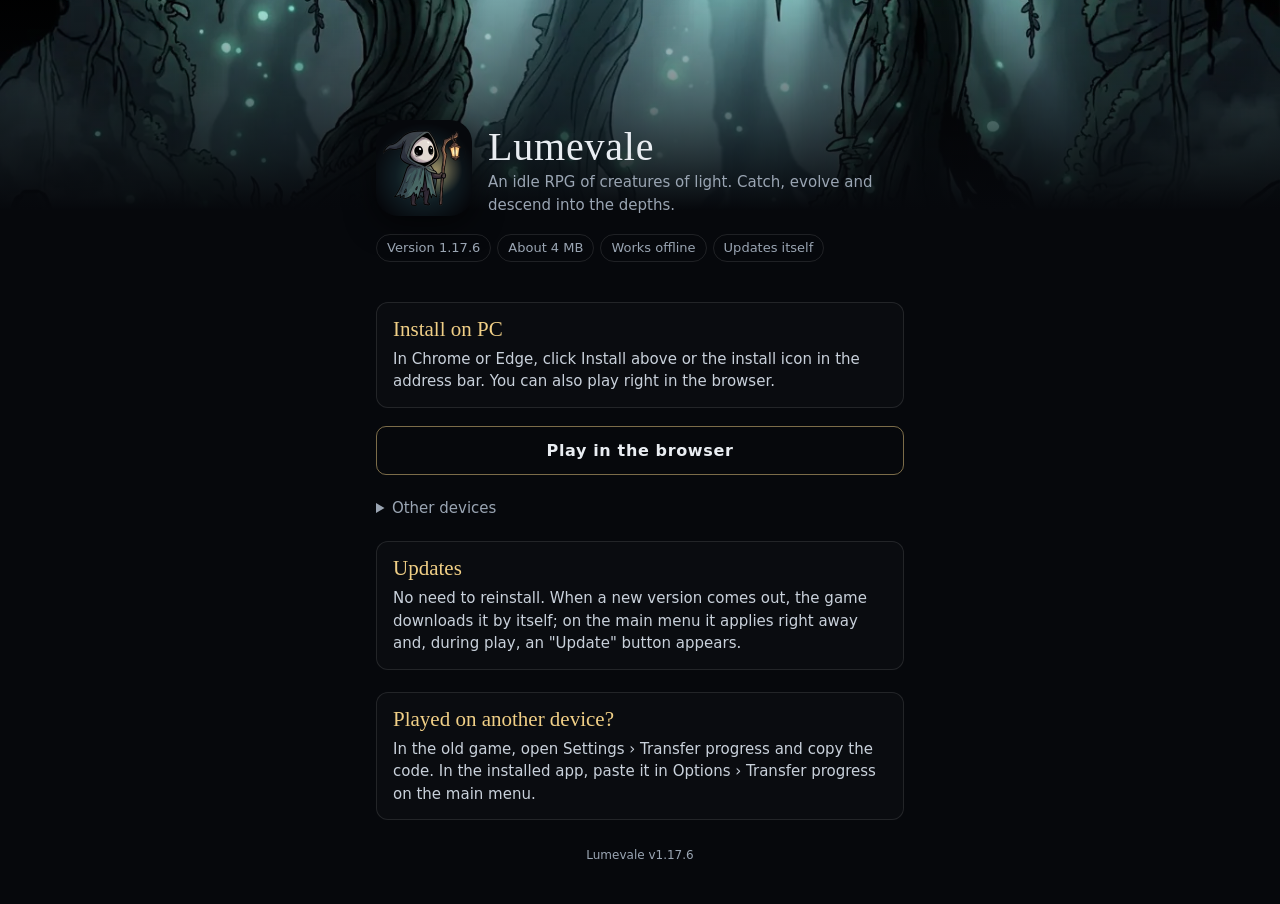
==== index.html @ 2d719983 "Lumevale 1.17.6-5a15ebc730 Co-Authored-By: Claude Opus 5.5 <noreply@anthropic.com>" ====
<!doctype html>
<html lang="pt-BR">
<head>
<meta charset="utf-8">
<meta name="viewport" content="width=device-width,initial-scale=1,viewport-fit=cover">
<meta name="theme-color" content="#06080c">
<title>Lumevale</title>
<meta name="description" content="RPG idle de criaturas de luz: capture, evolua e desça pelas profundezas.">
<link rel="manifest" href="manifest.webmanifest">
<link rel="icon" href="icones/icone-192.png">
<link rel="apple-touch-icon" href="icones/apple-180.png">
<meta name="apple-mobile-web-app-title" content="Lumevale">
<meta name="apple-mobile-web-app-capable" content="yes">
<meta name="mobile-web-app-capable" content="yes">
<link rel="stylesheet" href="jogo/fontes/fontes.css">
<style>
  :root { color-scheme: dark; --ouro: #f0cf86; --texto: #e9edf2; --apagado: #9aa5b3; --linha: rgba(255, 255, 255, 0.1);
    --disp: "IM Fell English SC", Georgia, serif; --corpo: "Alegreya Sans", "Segoe UI", system-ui, sans-serif; }
  * { box-sizing: border-box; }
  html, body { margin: 0; background: #06080c; color: var(--texto); font: 16px/1.5 var(--corpo); }
  [hidden] { display: none !important; }
  .capa { position: relative; height: 210px; background: url("jogo/img/fundos/raizes.webp") center 40% / cover; }
  .capa::after { content: ""; position: absolute; inset: 0; background: linear-gradient(rgba(6, 8, 12, 0.1), #06080c); }
  main { position: relative; max-width: 560px; margin: -90px auto 0; padding: 0 16px calc(40px + env(safe-area-inset-bottom, 0px)); }
  .topo { display: flex; gap: 16px; align-items: flex-end; }
  .topo img { width: 96px; height: 96px; border-radius: 22px; box-shadow: 0 8px 30px rgba(0, 0, 0, 0.6); flex: none; }
  h1 { margin: 0; font: 40px/1 var(--disp); letter-spacing: 0.02em; }
  .sub { margin: 4px 0 0; color: var(--apagado); font-size: 15px; }
  .fatos { display: flex; flex-wrap: wrap; gap: 6px; margin: 18px 0; padding: 0; list-style: none; font-size: 13px; color: var(--apagado); }
  .fatos li { border: 1px solid var(--linha); border-radius: 999px; padding: 3px 10px; }
  .acoes { display: grid; gap: 10px; }
  .btn { display: block; width: 100%; padding: 14px 18px; border-radius: 10px; border: 1px solid rgba(240, 207, 134, 0.5); background: transparent;
    color: var(--texto); font: 700 16px var(--corpo); letter-spacing: 0.04em; text-align: center; text-decoration: none; cursor: pointer; }
  .btn.pri { background: linear-gradient(#f5d995, #d7ad5c); color: #1a1206; border-color: transparent; }
  .caixa { margin-top: 22px; padding: 14px 16px; border: 1px solid var(--linha); border-radius: 12px; background: rgba(255, 255, 255, 0.02); }
  .caixa.destaque { border-color: rgba(240, 207, 134, 0.55); background: rgba(240, 207, 134, 0.05); }
  .caixa h2 { margin: 0 0 6px; font: 21px var(--disp); color: var(--ouro); }
  .caixa p { margin: 6px 0 0; color: #c9d1db; font-size: 15px; }
  .passos { list-style: none; margin: 10px 0 0; padding: 0; display: grid; gap: 14px; }
  .passos li { display: grid; grid-template-columns: 30px minmax(0, 1fr); gap: 12px; align-items: start; }
  .passos .n { width: 30px; height: 30px; border-radius: 50%; display: grid; place-items: center; background: var(--ouro); color: #1a1206; font: 800 15px var(--corpo); }
  .passos b { display: block; font-size: 17px; line-height: 1.3; }
  .passos small { display: block; margin-top: 3px; color: var(--apagado); font-size: 14px; line-height: 1.4; }
  .ic { width: 1.25em; height: 1.25em; vertical-align: -0.28em; margin: 0 1px; color: #6fb6ff; }
  .passos b .ic { color: #8cc6ff; }
  .copia { margin-top: 12px; }
  .ok { color: #9be3a8; margin: 8px 0 0; }
  details { margin-top: 22px; color: #c9d1db; font-size: 15px; }
  summary { cursor: pointer; color: var(--apagado); }
  details p { margin: 6px 0 0; }
  footer { margin-top: 26px; color: var(--apagado); font-size: 12px; text-align: center; }
</style>
</head>
<body>
<div class="capa" role="img" aria-label="Raízes Murmurantes"></div>
<main>
  <div class="topo"><img src="icones/icone-192.png" alt=""><div><h1>Lumevale</h1><p class="sub" data-t="sub"></p></div></div>
  <ul class="fatos"><li data-t="versao"></li><li data-t="tamanho"></li><li data-t="offline"></li><li data-t="sozinho"></li></ul>
  <div class="acoes">
    <button class="btn pri" id="instalar" hidden data-t="instalar"></button>
    <p class="ok" id="instalado" hidden data-t="instalado"></p>
  </div>

  <section class="caixa destaque" data-so="ios" hidden>
    <h2 id="iosTitulo" data-t="iosT"></h2>
    <ol class="passos">
      <li><span class="n">1</span><div><b data-t="ios1"></b><small data-t="ios1s"></small></div></li>
      <li><span class="n">2</span><div><b id="ios2" data-t="ios2"></b><small id="ios2s" data-t="ios2s"></small></div></li>
      <li><span class="n">3</span><div><b data-t="ios3"></b><small data-t="ios3s"></small></div></li>
      <li><span class="n">4</span><div><b data-t="ios4"></b><small data-t="ios4s"></small></div></li>
      <li><span class="n">5</span><div><b data-t="ios5"></b><small data-t="ios5s"></small></div></li>
    </ol>
  </section>

  <section class="caixa destaque" data-so="ios-outro" hidden>
    <h2 data-t="outroT"></h2>
    <p data-t="outro"></p>
    <button class="btn pri copia" id="copiar" data-t="copiar"></button>
    <p class="ok" id="copiado" hidden data-t="copiado"></p>
  </section>

  <section class="caixa destaque" data-so="android" hidden>
    <h2 data-t="andT"></h2>
    <ol class="passos"><li><span class="n">1</span><div><b data-t="and1"></b><small data-t="and1s"></small></div></li><li><span class="n">2</span><div><b data-t="and2"></b><small data-t="and2s"></small></div></li><li><span class="n">3</span><div><b data-t="and3"></b><small data-t="and3s"></small></div></li></ol>
  </section>

  <section class="caixa" data-so="pc" hidden>
    <h2 data-t="pcT"></h2>
    <p data-t="pc"></p>
  </section>

  <div class="acoes" style="margin-top:18px"><a class="btn" id="jogar" href="jogo/" data-t="jogar"></a></div>

  <details>
    <summary data-t="outrosT"></summary>
    <p data-t="outroAnd"></p><p data-t="outroIos"></p><p data-t="outroPc"></p>
  </details>
  <section class="caixa">
    <h2 data-t="atuT"></h2>
    <p data-t="atu"></p>
  </section>
  <section class="caixa">
    <h2 data-t="saveT"></h2>
    <p data-t="save"></p>
  </section>
  <footer>Lumevale v1.17.6</footer>
</main>
<script>
  var T = {"pt":{"sub":"Um RPG idle de criaturas de luz. Capture, evolua e desça pelas profundezas.","versao":"Versão 1.17.6","tamanho":"Cerca de 4 MB","offline":"Funciona sem internet","sozinho":"Atualiza sozinho","instalar":"Instalar","instalado":"Instalado! Abra o Lumevale pela tela inicial do aparelho.","jogar":"Jogar no navegador","iosT":"Instalar no iPhone","iosTpad":"Instalar no iPad","ios1":"Abra este link no Safari","ios1s":"Se ele abriu dentro do WhatsApp, Instagram ou outro app, toque em \"Abrir no Safari\" ou no ícone da bússola {bussola}.","ios2":"Toque em Compartilhar {share}","ios2s":"Fica na barra de baixo do Safari. Se você não vê o ícone, toque antes em {mais} no canto de baixo, à direita.","ios2pad":"Toque em Compartilhar {share}","ios2spad":"Fica no alto da tela, à direita da barra de endereço.","ios3":"Toque em \"Adicionar à Tela de Início\" {add}","ios3s":"Role a lista para baixo se ela não aparecer logo.","ios4":"Toque em Adicionar","ios4s":"Se aparecer a opção \"Abrir como App Web\", deixe ligada.","ios5":"Abra o Lumevale pelo ícone novo {casa}","ios5s":"Pela Tela de Início ele abre em tela cheia, funciona sem internet e guarda o progresso. Jogando pelo Safari, o progresso fica separado e pode ser apagado se você passar semanas sem jogar.","outroT":"Abra no Safari para instalar","outro":"No iPhone, o Lumevale se instala pelo Safari. Copie o link e cole na barra de endereço do Safari.","copiar":"Copiar link","copiado":"Link copiado! Agora abra o Safari e cole.","andT":"Instalar no Android","and1":"Toque em Instalar, acima","and1s":"O botão aparece no Chrome depois de alguns segundos.","and2":"Sem botão? Use o menu {pontos} do Chrome","and2s":"Toque em \"Instalar app\" ou \"Adicionar à tela inicial\". Se o link abriu dentro do WhatsApp ou de outro app, toque antes em {pontos} › \"Abrir no Chrome\".","and3":"Abra o Lumevale pelo ícone novo {casa}","and3s":"Ele abre em tela cheia, funciona sem internet e gira junto com o celular.","pcT":"Instalar no PC","pc":"No Chrome ou no Edge, clique em Instalar acima ou no ícone de instalar na barra de endereço. Também dá para jogar direto no navegador.","outrosT":"Outros aparelhos","outroAnd":"Android (Chrome): botão Instalar ou menu ⋮ › Instalar app.","outroIos":"iPhone ou iPad (Safari): Compartilhar › Adicionar à Tela de Início › Adicionar.","outroPc":"PC (Chrome ou Edge): ícone de instalar na barra de endereço.","atuT":"Atualizações","atu":"Não precisa reinstalar. Quando sair uma versão nova, o jogo baixa sozinho; no menu ela entra na hora e, durante o jogo, aparece o botão \"Atualizar\".","saveT":"Já jogava em outro aparelho?","save":"No jogo antigo, abra Configurações › Levar o progresso e copie o código. No app instalado, cole em Opções › Levar o progresso, no menu inicial."},"en":{"sub":"An idle RPG of creatures of light. Catch, evolve and descend into the depths.","versao":"Version 1.17.6","tamanho":"About 4 MB","offline":"Works offline","sozinho":"Updates itself","instalar":"Install","instalado":"Installed! Open Lumevale from your home screen.","jogar":"Play in the browser","iosT":"Install on iPhone","iosTpad":"Install on iPad","ios1":"Open this link in Safari","ios1s":"If it opened inside WhatsApp, Instagram or another app, tap \"Open in Safari\" or the compass icon {bussola}.","ios2":"Tap Share {share}","ios2s":"It is on Safari’s bottom bar. If you don’t see it, first tap {mais} in the bottom-right corner.","ios2pad":"Tap Share {share}","ios2spad":"It is at the top of the screen, to the right of the address bar.","ios3":"Tap \"Add to Home Screen\" {add}","ios3s":"Scroll down the list if it doesn’t show up right away.","ios4":"Tap Add","ios4s":"If you see \"Open as Web App\", leave it on.","ios5":"Open Lumevale from the new icon {casa}","ios5s":"From the Home Screen it opens full screen, works offline and keeps your progress. Playing in Safari keeps a separate save that may be erased if you don’t play for weeks.","outroT":"Open in Safari to install","outro":"On iPhone, Lumevale installs through Safari. Copy the link and paste it into Safari’s address bar.","copiar":"Copy link","copiado":"Link copied! Now open Safari and paste it.","andT":"Install on Android","and1":"Tap Install, above","and1s":"The button shows up in Chrome after a few seconds.","and2":"No button? Use the Chrome menu {pontos}","and2s":"Tap \"Install app\" or \"Add to Home screen\". If the link opened inside WhatsApp or another app, first tap {pontos} › \"Open in Chrome\".","and3":"Open Lumevale from the new icon {casa}","and3s":"It opens full screen, works offline and turns with your phone.","pcT":"Install on PC","pc":"In Chrome or Edge, click Install above or the install icon in the address bar. You can also play right in the browser.","outrosT":"Other devices","outroAnd":"Android (Chrome): Install button or menu ⋮ › Install app.","outroIos":"iPhone or iPad (Safari): Share › Add to Home Screen › Add.","outroPc":"PC (Chrome or Edge): install icon in the address bar.","atuT":"Updates","atu":"No need to reinstall. When a new version comes out, the game downloads it by itself; on the main menu it applies right away and, during play, an \"Update\" button appears.","saveT":"Played on another device?","save":"In the old game, open Settings › Transfer progress and copy the code. In the installed app, paste it in Options › Transfer progress on the main menu."}};
  var IC = {"share":"<svg class=\"ic\" viewBox=\"0 0 24 24\" aria-hidden=\"true\"><path d=\"M12 3.5v11M8 7.2l4-3.7 4 3.7\" fill=\"none\" stroke=\"currentColor\" stroke-width=\"1.8\" stroke-linecap=\"round\" stroke-linejoin=\"round\"/><path d=\"M8.5 10.5H6.2v9.8h11.6v-9.8h-2.3\" fill=\"none\" stroke=\"currentColor\" stroke-width=\"1.8\" stroke-linejoin=\"round\"/></svg>","mais":"<svg class=\"ic\" viewBox=\"0 0 24 24\" aria-hidden=\"true\"><circle cx=\"12\" cy=\"12\" r=\"9.2\" fill=\"none\" stroke=\"currentColor\" stroke-width=\"1.6\"/><circle cx=\"7.8\" cy=\"12\" r=\"1.3\" fill=\"currentColor\"/><circle cx=\"12\" cy=\"12\" r=\"1.3\" fill=\"currentColor\"/><circle cx=\"16.2\" cy=\"12\" r=\"1.3\" fill=\"currentColor\"/></svg>","add":"<svg class=\"ic\" viewBox=\"0 0 24 24\" aria-hidden=\"true\"><rect x=\"4\" y=\"4\" width=\"16\" height=\"16\" rx=\"4\" fill=\"none\" stroke=\"currentColor\" stroke-width=\"1.7\"/><path d=\"M12 8.5v7M8.5 12h7\" stroke=\"currentColor\" stroke-width=\"1.7\" stroke-linecap=\"round\"/></svg>","bussola":"<svg class=\"ic\" viewBox=\"0 0 24 24\" aria-hidden=\"true\"><circle cx=\"12\" cy=\"12\" r=\"9.2\" fill=\"none\" stroke=\"currentColor\" stroke-width=\"1.6\"/><path d=\"m15.5 8.5-2.2 4.8-4.8 2.2 2.2-4.8Z\" fill=\"currentColor\"/></svg>","pontos":"<svg class=\"ic\" viewBox=\"0 0 24 24\" aria-hidden=\"true\"><circle cx=\"12\" cy=\"6\" r=\"1.7\" fill=\"currentColor\"/><circle cx=\"12\" cy=\"12\" r=\"1.7\" fill=\"currentColor\"/><circle cx=\"12\" cy=\"18\" r=\"1.7\" fill=\"currentColor\"/></svg>","casa":"<svg class=\"ic\" viewBox=\"0 0 24 24\" aria-hidden=\"true\"><path d=\"M4 11 12 4l8 7v9h-5v-6H9v6H4Z\" fill=\"none\" stroke=\"currentColor\" stroke-width=\"1.7\" stroke-linejoin=\"round\"/></svg>"};
  var cfg = {}; try { cfg = JSON.parse(localStorage.getItem('lumevale.config') || '{}') || {}; } catch (e) {}
  var idioma = cfg.idioma || ((navigator.language || 'pt').toLowerCase().indexOf('pt') === 0 ? 'pt' : 'en');
  var t = T[idioma] || T.pt;
  document.documentElement.lang = idioma === 'en' ? 'en' : 'pt-BR';

  // qual aparelho/navegador (dá para forçar com ?so=ios, ?so=ios-outro, ?so=android, ?so=pc)
  var ua = navigator.userAgent || '';
  var ipad = /iPad/.test(ua) || (/Macintosh/.test(ua) && navigator.maxTouchPoints > 1);
  var ios = ipad || /iPhone|iPod/.test(ua);
  var foraDoSafari = /CriOS|FxiOS|EdgiOS|OPiOS|GSA\/|FBAN|FBAV|FB_IAB|Instagram|Line\/|Twitter|Snapchat|TikTok|musical_ly|LinkedInApp|Pinterest/.test(ua);
  var forcado = (location.search.match(/[?&]so=([a-z-]+)/) || [])[1];
  var so = forcado || (ios ? (foraDoSafari ? 'ios-outro' : 'ios') : /Android/.test(ua) ? 'android' : 'pc');
  if (/ipad/.test(location.search)) ipad = true;
  if (ipad) { t.iosT = t.iosTpad; t.ios2 = t.ios2pad; t.ios2s = t.ios2spad; }

  var comIcones = function (s) { return String(s).replace(/[&<>]/g, function (c) { return { '&': '&amp;', '<': '&lt;', '>': '&gt;' }[c]; }).replace(/\{(\w+)\}/g, function (m, k) { return IC[k] || ''; }); };
  document.querySelectorAll('[data-t]').forEach(function (el) { el.innerHTML = comIcones(t[el.dataset.t]); });
  document.querySelectorAll('[data-so]').forEach(function (el) { el.hidden = el.dataset.so !== so; });

  var botao = document.getElementById('instalar'), pedido = null;
  var jaInstalado = window.matchMedia('(display-mode: standalone)').matches || window.matchMedia('(display-mode: fullscreen)').matches || navigator.standalone;
  if (jaInstalado) location.replace('jogo/');
  window.addEventListener('beforeinstallprompt', function (e) { e.preventDefault(); pedido = e; botao.hidden = false; });
  botao.addEventListener('click', function () {
    if (!pedido) return;
    pedido.prompt();
    pedido.userChoice.then(function () { pedido = null; botao.hidden = true; });
  });
  window.addEventListener('appinstalled', function () { botao.hidden = true; document.getElementById('instalado').hidden = false; });

  // iPhone fora do Safari: copiar o link para colar no Safari
  document.getElementById('copiar').addEventListener('click', function () {
    var link = location.href.split('?')[0], feito = function () { document.getElementById('copiado').hidden = false; };
    if (navigator.clipboard && window.isSecureContext) navigator.clipboard.writeText(link).then(feito, function () { prompt('', link); });
    else prompt('', link);
  });

  // guarda o jogo no aparelho já nesta visita (o app instalado abre sem internet)
  if ('serviceWorker' in navigator) navigator.serviceWorker.register('sw.js', { scope: './' }).catch(function () {});
</script>
</body>
</html>
---- jogo/fontes/fontes.css ----
/* latin-ext */
@font-face {
  font-family: 'Alegreya Sans';
  font-style: italic;
  font-weight: 400;
  font-display: swap;
  src: url(f1.woff2) format('woff2');
  unicode-range: U+0100-02BA, U+02BD-02C5, U+02C7-02CC, U+02CE-02D7, U+02DD-02FF, U+0304, U+0308, U+0329, U+1D00-1DBF, U+1E00-1E9F, U+1EF2-1EFF, U+2020, U+20A0-20AB, U+20AD-20C4, U+2113, U+2C60-2C7F, U+A720-A7FF;
}
/* latin */
@font-face {
  font-family: 'Alegreya Sans';
  font-style: italic;
  font-weight: 400;
  font-display: swap;
  src: url(f2.woff2) format('woff2');
  unicode-range: U+0000-00FF, U+0131, U+0152-0153, U+02BB-02BC, U+02C6, U+02DA, U+02DC, U+0304, U+0308, U+0329, U+2000-206F, U+20AC, U+2122, U+2191, U+2193, U+2212, U+2215, U+FEFF, U+FFFD;
}
/* latin-ext */
@font-face {
  font-family: 'Alegreya Sans';
  font-style: normal;
  font-weight: 400;
  font-display: swap;
  src: url(f3.woff2) format('woff2');
  unicode-range: U+0100-02BA, U+02BD-02C5, U+02C7-02CC, U+02CE-02D7, U+02DD-02FF, U+0304, U+0308, U+0329, U+1D00-1DBF, U+1E00-1E9F, U+1EF2-1EFF, U+2020, U+20A0-20AB, U+20AD-20C4, U+2113, U+2C60-2C7F, U+A720-A7FF;
}
/* latin */
@font-face {
  font-family: 'Alegreya Sans';
  font-style: normal;
  font-weight: 400;
  font-display: swap;
  src: url(f4.woff2) format('woff2');
  unicode-range: U+0000-00FF, U+0131, U+0152-0153, U+02BB-02BC, U+02C6, U+02DA, U+02DC, U+0304, U+0308, U+0329, U+2000-206F, U+20AC, U+2122, U+2191, U+2193, U+2212, U+2215, U+FEFF, U+FFFD;
}
/* latin-ext */
@font-face {
  font-family: 'Alegreya Sans';
  font-style: normal;
  font-weight: 500;
  font-display: swap;
  src: url(f5.woff2) format('woff2');
  unicode-range: U+0100-02BA, U+02BD-02C5, U+02C7-02CC, U+02CE-02D7, U+02DD-02FF, U+0304, U+0308, U+0329, U+1D00-1DBF, U+1E00-1E9F, U+1EF2-1EFF, U+2020, U+20A0-20AB, U+20AD-20C4, U+2113, U+2C60-2C7F, U+A720-A7FF;
}
/* latin */
@font-face {
  font-family: 'Alegreya Sans';
  font-style: normal;
  font-weight: 500;
  font-display: swap;
  src: url(f6.woff2) format('woff2');
  unicode-range: U+0000-00FF, U+0131, U+0152-0153, U+02BB-02BC, U+02C6, U+02DA, U+02DC, U+0304, U+0308, U+0329, U+2000-206F, U+20AC, U+2122, U+2191, U+2193, U+2212, U+2215, U+FEFF, U+FFFD;
}
/* latin-ext */
@font-face {
  font-family: 'Alegreya Sans';
  font-style: normal;
  font-weight: 700;
  font-display: swap;
  src: url(f7.woff2) format('woff2');
  unicode-range: U+0100-02BA, U+02BD-02C5, U+02C7-02CC, U+02CE-02D7, U+02DD-02FF, U+0304, U+0308, U+0329, U+1D00-1DBF, U+1E00-1E9F, U+1EF2-1EFF, U+2020, U+20A0-20AB, U+20AD-20C4, U+2113, U+2C60-2C7F, U+A720-A7FF;
}
/* latin */
@font-face {
  font-family: 'Alegreya Sans';
  font-style: normal;
  font-weight: 700;
  font-display: swap;
  src: url(f8.woff2) format('woff2');
  unicode-range: U+0000-00FF, U+0131, U+0152-0153, U+02BB-02BC, U+02C6, U+02DA, U+02DC, U+0304, U+0308, U+0329, U+2000-206F, U+20AC, U+2122, U+2191, U+2193, U+2212, U+2215, U+FEFF, U+FFFD;
}
/* latin-ext */
@font-face {
  font-family: 'Alegreya Sans';
  font-style: normal;
  font-weight: 800;
  font-display: swap;
  src: url(f9.woff2) format('woff2');
  unicode-range: U+0100-02BA, U+02BD-02C5, U+02C7-02CC, U+02CE-02D7, U+02DD-02FF, U+0304, U+0308, U+0329, U+1D00-1DBF, U+1E00-1E9F, U+1EF2-1EFF, U+2020, U+20A0-20AB, U+20AD-20C4, U+2113, U+2C60-2C7F, U+A720-A7FF;
}
/* latin */
@font-face {
  font-family: 'Alegreya Sans';
  font-style: normal;
  font-weight: 800;
  font-display: swap;
  src: url(f10.woff2) format('woff2');
  unicode-range: U+0000-00FF, U+0131, U+0152-0153, U+02BB-02BC, U+02C6, U+02DA, U+02DC, U+0304, U+0308, U+0329, U+2000-206F, U+20AC, U+2122, U+2191, U+2193, U+2212, U+2215, U+FEFF, U+FFFD;
}
/* latin */
@font-face {
  font-family: 'IM Fell English SC';
  font-style: normal;
  font-weight: 400;
  font-display: swap;
  src: url(f11.woff2) format('woff2');
  unicode-range: U+0000-00FF, U+0131, U+0152-0153, U+02BB-02BC, U+02C6, U+02DA, U+02DC, U+0304, U+0308, U+0329, U+2000-206F, U+20AC, U+2122, U+2191, U+2193, U+2212, U+2215, U+FEFF, U+FFFD;
}
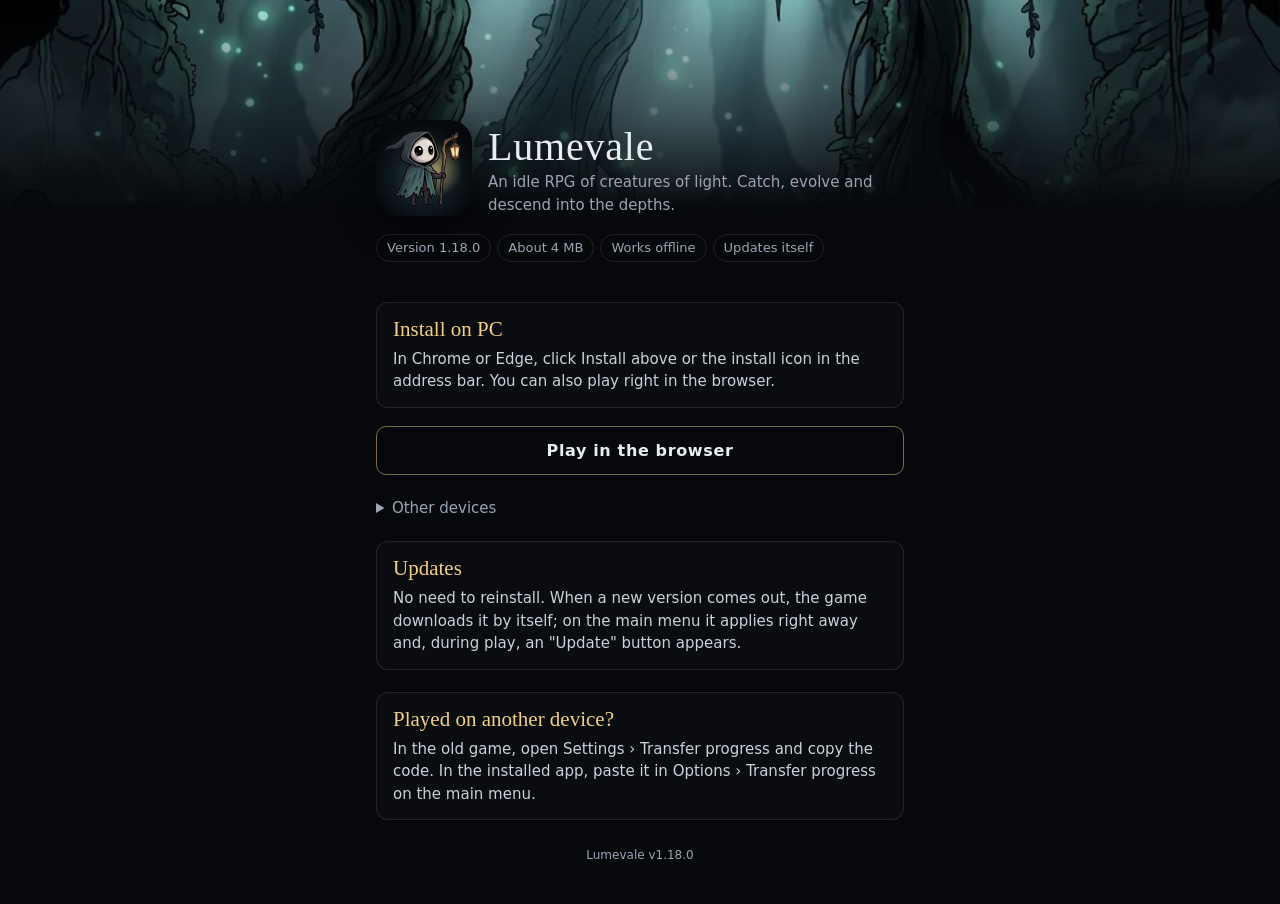
==== commit 9a3dcdfc: "Lumevale 1.18.0-99e7cf3012 Co-Authored-By: Claude Opus 5.5 <noreply@anthropic.com>" ====
--- a/index.html
+++ b/index.html
@@ -103,10 +103,10 @@
     <h2 data-t="saveT"></h2>
     <p data-t="save"></p>
   </section>
-  <footer>Lumevale v1.17.6</footer>
+  <footer>Lumevale v1.18.0</footer>
 </main>
 <script>
-  var T = {"pt":{"sub":"Um RPG idle de criaturas de luz. Capture, evolua e desça pelas profundezas.","versao":"Versão 1.17.6","tamanho":"Cerca de 4 MB","offline":"Funciona sem internet","sozinho":"Atualiza sozinho","instalar":"Instalar","instalado":"Instalado! Abra o Lumevale pela tela inicial do aparelho.","jogar":"Jogar no navegador","iosT":"Instalar no iPhone","iosTpad":"Instalar no iPad","ios1":"Abra este link no Safari","ios1s":"Se ele abriu dentro do WhatsApp, Instagram ou outro app, toque em \"Abrir no Safari\" ou no ícone da bússola {bussola}.","ios2":"Toque em Compartilhar {share}","ios2s":"Fica na barra de baixo do Safari. Se você não vê o ícone, toque antes em {mais} no canto de baixo, à direita.","ios2pad":"Toque em Compartilhar {share}","ios2spad":"Fica no alto da tela, à direita da barra de endereço.","ios3":"Toque em \"Adicionar à Tela de Início\" {add}","ios3s":"Role a lista para baixo se ela não aparecer logo.","ios4":"Toque em Adicionar","ios4s":"Se aparecer a opção \"Abrir como App Web\", deixe ligada.","ios5":"Abra o Lumevale pelo ícone novo {casa}","ios5s":"Pela Tela de Início ele abre em tela cheia, funciona sem internet e guarda o progresso. Jogando pelo Safari, o progresso fica separado e pode ser apagado se você passar semanas sem jogar.","outroT":"Abra no Safari para instalar","outro":"No iPhone, o Lumevale se instala pelo Safari. Copie o link e cole na barra de endereço do Safari.","copiar":"Copiar link","copiado":"Link copiado! Agora abra o Safari e cole.","andT":"Instalar no Android","and1":"Toque em Instalar, acima","and1s":"O botão aparece no Chrome depois de alguns segundos.","and2":"Sem botão? Use o menu {pontos} do Chrome","and2s":"Toque em \"Instalar app\" ou \"Adicionar à tela inicial\". Se o link abriu dentro do WhatsApp ou de outro app, toque antes em {pontos} › \"Abrir no Chrome\".","and3":"Abra o Lumevale pelo ícone novo {casa}","and3s":"Ele abre em tela cheia, funciona sem internet e gira junto com o celular.","pcT":"Instalar no PC","pc":"No Chrome ou no Edge, clique em Instalar acima ou no ícone de instalar na barra de endereço. Também dá para jogar direto no navegador.","outrosT":"Outros aparelhos","outroAnd":"Android (Chrome): botão Instalar ou menu ⋮ › Instalar app.","outroIos":"iPhone ou iPad (Safari): Compartilhar › Adicionar à Tela de Início › Adicionar.","outroPc":"PC (Chrome ou Edge): ícone de instalar na barra de endereço.","atuT":"Atualizações","atu":"Não precisa reinstalar. Quando sair uma versão nova, o jogo baixa sozinho; no menu ela entra na hora e, durante o jogo, aparece o botão \"Atualizar\".","saveT":"Já jogava em outro aparelho?","save":"No jogo antigo, abra Configurações › Levar o progresso e copie o código. No app instalado, cole em Opções › Levar o progresso, no menu inicial."},"en":{"sub":"An idle RPG of creatures of light. Catch, evolve and descend into the depths.","versao":"Version 1.17.6","tamanho":"About 4 MB","offline":"Works offline","sozinho":"Updates itself","instalar":"Install","instalado":"Installed! Open Lumevale from your home screen.","jogar":"Play in the browser","iosT":"Install on iPhone","iosTpad":"Install on iPad","ios1":"Open this link in Safari","ios1s":"If it opened inside WhatsApp, Instagram or another app, tap \"Open in Safari\" or the compass icon {bussola}.","ios2":"Tap Share {share}","ios2s":"It is on Safari’s bottom bar. If you don’t see it, first tap {mais} in the bottom-right corner.","ios2pad":"Tap Share {share}","ios2spad":"It is at the top of the screen, to the right of the address bar.","ios3":"Tap \"Add to Home Screen\" {add}","ios3s":"Scroll down the list if it doesn’t show up right away.","ios4":"Tap Add","ios4s":"If you see \"Open as Web App\", leave it on.","ios5":"Open Lumevale from the new icon {casa}","ios5s":"From the Home Screen it opens full screen, works offline and keeps your progress. Playing in Safari keeps a separate save that may be erased if you don’t play for weeks.","outroT":"Open in Safari to install","outro":"On iPhone, Lumevale installs through Safari. Copy the link and paste it into Safari’s address bar.","copiar":"Copy link","copiado":"Link copied! Now open Safari and paste it.","andT":"Install on Android","and1":"Tap Install, above","and1s":"The button shows up in Chrome after a few seconds.","and2":"No button? Use the Chrome menu {pontos}","and2s":"Tap \"Install app\" or \"Add to Home screen\". If the link opened inside WhatsApp or another app, first tap {pontos} › \"Open in Chrome\".","and3":"Open Lumevale from the new icon {casa}","and3s":"It opens full screen, works offline and turns with your phone.","pcT":"Install on PC","pc":"In Chrome or Edge, click Install above or the install icon in the address bar. You can also play right in the browser.","outrosT":"Other devices","outroAnd":"Android (Chrome): Install button or menu ⋮ › Install app.","outroIos":"iPhone or iPad (Safari): Share › Add to Home Screen › Add.","outroPc":"PC (Chrome or Edge): install icon in the address bar.","atuT":"Updates","atu":"No need to reinstall. When a new version comes out, the game downloads it by itself; on the main menu it applies right away and, during play, an \"Update\" button appears.","saveT":"Played on another device?","save":"In the old game, open Settings › Transfer progress and copy the code. In the installed app, paste it in Options › Transfer progress on the main menu."}};
+  var T = {"pt":{"sub":"Um RPG idle de criaturas de luz. Capture, evolua e desça pelas profundezas.","versao":"Versão 1.18.0","tamanho":"Cerca de 4 MB","offline":"Funciona sem internet","sozinho":"Atualiza sozinho","instalar":"Instalar","instalado":"Instalado! Abra o Lumevale pela tela inicial do aparelho.","jogar":"Jogar no navegador","iosT":"Instalar no iPhone","iosTpad":"Instalar no iPad","ios1":"Abra este link no Safari","ios1s":"Se ele abriu dentro do WhatsApp, Instagram ou outro app, toque em \"Abrir no Safari\" ou no ícone da bússola {bussola}.","ios2":"Toque em Compartilhar {share}","ios2s":"Fica na barra de baixo do Safari. Se você não vê o ícone, toque antes em {mais} no canto de baixo, à direita.","ios2pad":"Toque em Compartilhar {share}","ios2spad":"Fica no alto da tela, à direita da barra de endereço.","ios3":"Toque em \"Adicionar à Tela de Início\" {add}","ios3s":"Role a lista para baixo se ela não aparecer logo.","ios4":"Toque em Adicionar","ios4s":"Se aparecer a opção \"Abrir como App Web\", deixe ligada.","ios5":"Abra o Lumevale pelo ícone novo {casa}","ios5s":"Pela Tela de Início ele abre em tela cheia, funciona sem internet e guarda o progresso. Jogando pelo Safari, o progresso fica separado e pode ser apagado se você passar semanas sem jogar.","outroT":"Abra no Safari para instalar","outro":"No iPhone, o Lumevale se instala pelo Safari. Copie o link e cole na barra de endereço do Safari.","copiar":"Copiar link","copiado":"Link copiado! Agora abra o Safari e cole.","andT":"Instalar no Android","and1":"Toque em Instalar, acima","and1s":"O botão aparece no Chrome depois de alguns segundos.","and2":"Sem botão? Use o menu {pontos} do Chrome","and2s":"Toque em \"Instalar app\" ou \"Adicionar à tela inicial\". Se o link abriu dentro do WhatsApp ou de outro app, toque antes em {pontos} › \"Abrir no Chrome\".","and3":"Abra o Lumevale pelo ícone novo {casa}","and3s":"Ele abre em tela cheia, funciona sem internet e gira junto com o celular.","pcT":"Instalar no PC","pc":"No Chrome ou no Edge, clique em Instalar acima ou no ícone de instalar na barra de endereço. Também dá para jogar direto no navegador.","outrosT":"Outros aparelhos","outroAnd":"Android (Chrome): botão Instalar ou menu ⋮ › Instalar app.","outroIos":"iPhone ou iPad (Safari): Compartilhar › Adicionar à Tela de Início › Adicionar.","outroPc":"PC (Chrome ou Edge): ícone de instalar na barra de endereço.","atuT":"Atualizações","atu":"Não precisa reinstalar. Quando sair uma versão nova, o jogo baixa sozinho; no menu ela entra na hora e, durante o jogo, aparece o botão \"Atualizar\".","saveT":"Já jogava em outro aparelho?","save":"No jogo antigo, abra Configurações › Levar o progresso e copie o código. No app instalado, cole em Opções › Levar o progresso, no menu inicial."},"en":{"sub":"An idle RPG of creatures of light. Catch, evolve and descend into the depths.","versao":"Version 1.18.0","tamanho":"About 4 MB","offline":"Works offline","sozinho":"Updates itself","instalar":"Install","instalado":"Installed! Open Lumevale from your home screen.","jogar":"Play in the browser","iosT":"Install on iPhone","iosTpad":"Install on iPad","ios1":"Open this link in Safari","ios1s":"If it opened inside WhatsApp, Instagram or another app, tap \"Open in Safari\" or the compass icon {bussola}.","ios2":"Tap Share {share}","ios2s":"It is on Safari’s bottom bar. If you don’t see it, first tap {mais} in the bottom-right corner.","ios2pad":"Tap Share {share}","ios2spad":"It is at the top of the screen, to the right of the address bar.","ios3":"Tap \"Add to Home Screen\" {add}","ios3s":"Scroll down the list if it doesn’t show up right away.","ios4":"Tap Add","ios4s":"If you see \"Open as Web App\", leave it on.","ios5":"Open Lumevale from the new icon {casa}","ios5s":"From the Home Screen it opens full screen, works offline and keeps your progress. Playing in Safari keeps a separate save that may be erased if you don’t play for weeks.","outroT":"Open in Safari to install","outro":"On iPhone, Lumevale installs through Safari. Copy the link and paste it into Safari’s address bar.","copiar":"Copy link","copiado":"Link copied! Now open Safari and paste it.","andT":"Install on Android","and1":"Tap Install, above","and1s":"The button shows up in Chrome after a few seconds.","and2":"No button? Use the Chrome menu {pontos}","and2s":"Tap \"Install app\" or \"Add to Home screen\". If the link opened inside WhatsApp or another app, first tap {pontos} › \"Open in Chrome\".","and3":"Open Lumevale from the new icon {casa}","and3s":"It opens full screen, works offline and turns with your phone.","pcT":"Install on PC","pc":"In Chrome or Edge, click Install above or the install icon in the address bar. You can also play right in the browser.","outrosT":"Other devices","outroAnd":"Android (Chrome): Install button or menu ⋮ › Install app.","outroIos":"iPhone or iPad (Safari): Share › Add to Home Screen › Add.","outroPc":"PC (Chrome or Edge): install icon in the address bar.","atuT":"Updates","atu":"No need to reinstall. When a new version comes out, the game downloads it by itself; on the main menu it applies right away and, during play, an \"Update\" button appears.","saveT":"Played on another device?","save":"In the old game, open Settings › Transfer progress and copy the code. In the installed app, paste it in Options › Transfer progress on the main menu."}};
   var IC = {"share":"<svg class=\"ic\" viewBox=\"0 0 24 24\" aria-hidden=\"true\"><path d=\"M12 3.5v11M8 7.2l4-3.7 4 3.7\" fill=\"none\" stroke=\"currentColor\" stroke-width=\"1.8\" stroke-linecap=\"round\" stroke-linejoin=\"round\"/><path d=\"M8.5 10.5H6.2v9.8h11.6v-9.8h-2.3\" fill=\"none\" stroke=\"currentColor\" stroke-width=\"1.8\" stroke-linejoin=\"round\"/></svg>","mais":"<svg class=\"ic\" viewBox=\"0 0 24 24\" aria-hidden=\"true\"><circle cx=\"12\" cy=\"12\" r=\"9.2\" fill=\"none\" stroke=\"currentColor\" stroke-width=\"1.6\"/><circle cx=\"7.8\" cy=\"12\" r=\"1.3\" fill=\"currentColor\"/><circle cx=\"12\" cy=\"12\" r=\"1.3\" fill=\"currentColor\"/><circle cx=\"16.2\" cy=\"12\" r=\"1.3\" fill=\"currentColor\"/></svg>","add":"<svg class=\"ic\" viewBox=\"0 0 24 24\" aria-hidden=\"true\"><rect x=\"4\" y=\"4\" width=\"16\" height=\"16\" rx=\"4\" fill=\"none\" stroke=\"currentColor\" stroke-width=\"1.7\"/><path d=\"M12 8.5v7M8.5 12h7\" stroke=\"currentColor\" stroke-width=\"1.7\" stroke-linecap=\"round\"/></svg>","bussola":"<svg class=\"ic\" viewBox=\"0 0 24 24\" aria-hidden=\"true\"><circle cx=\"12\" cy=\"12\" r=\"9.2\" fill=\"none\" stroke=\"currentColor\" stroke-width=\"1.6\"/><path d=\"m15.5 8.5-2.2 4.8-4.8 2.2 2.2-4.8Z\" fill=\"currentColor\"/></svg>","pontos":"<svg class=\"ic\" viewBox=\"0 0 24 24\" aria-hidden=\"true\"><circle cx=\"12\" cy=\"6\" r=\"1.7\" fill=\"currentColor\"/><circle cx=\"12\" cy=\"12\" r=\"1.7\" fill=\"currentColor\"/><circle cx=\"12\" cy=\"18\" r=\"1.7\" fill=\"currentColor\"/></svg>","casa":"<svg class=\"ic\" viewBox=\"0 0 24 24\" aria-hidden=\"true\"><path d=\"M4 11 12 4l8 7v9h-5v-6H9v6H4Z\" fill=\"none\" stroke=\"currentColor\" stroke-width=\"1.7\" stroke-linejoin=\"round\"/></svg>"};
   var cfg = {}; try { cfg = JSON.parse(localStorage.getItem('lumevale.config') || '{}') || {}; } catch (e) {}
   var idioma = cfg.idioma || ((navigator.language || 'pt').toLowerCase().indexOf('pt') === 0 ? 'pt' : 'en');
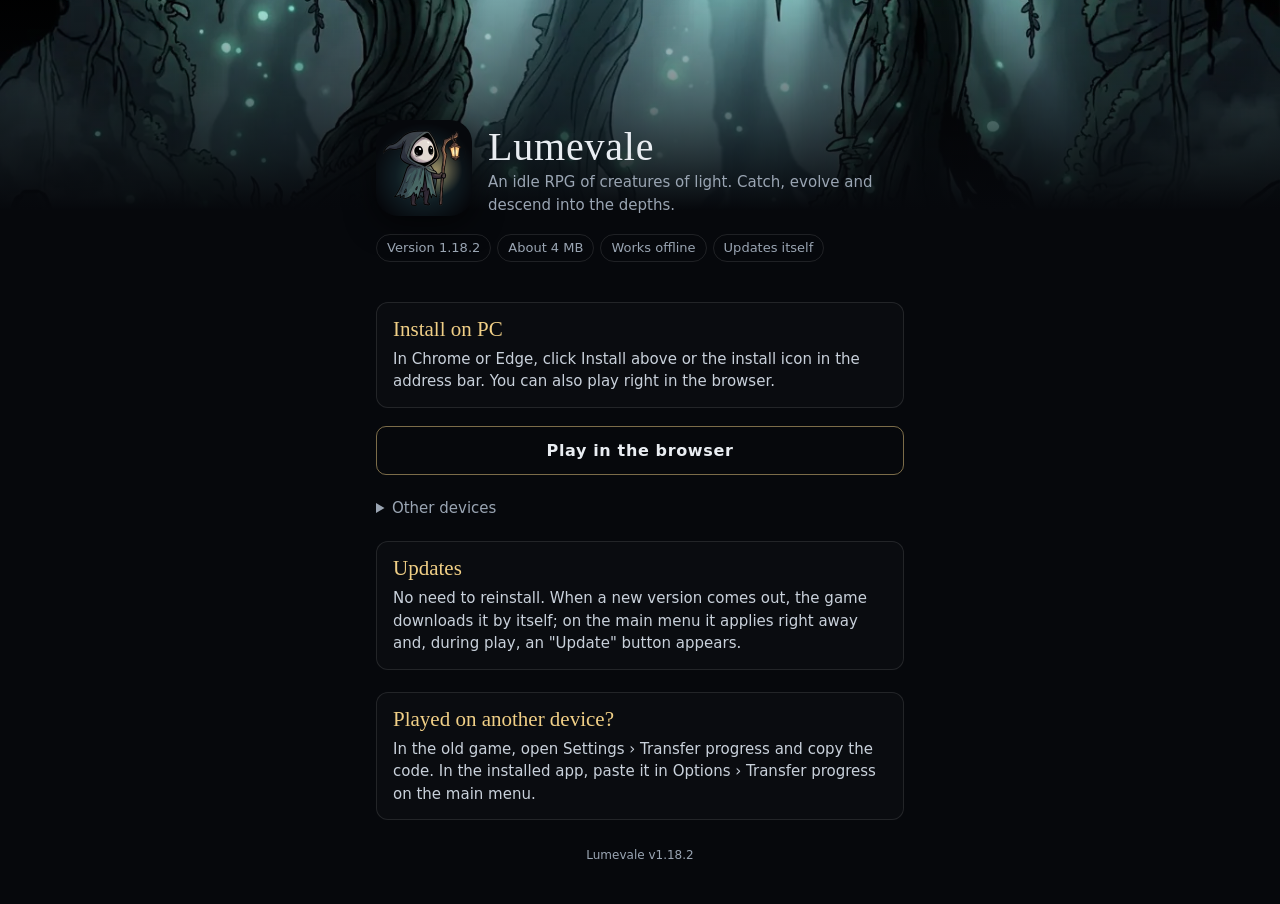
==== commit 004e64db: "Lumevale 1.18.2-c7e4544161 Co-Authored-By: Claude Opus 5.5 <noreply@anthropic.com>" ====
--- a/index.html
+++ b/index.html
@@ -103,10 +103,10 @@
     <h2 data-t="saveT"></h2>
     <p data-t="save"></p>
   </section>
-  <footer>Lumevale v1.18.0</footer>
+  <footer>Lumevale v1.18.2</footer>
 </main>
 <script>
-  var T = {"pt":{"sub":"Um RPG idle de criaturas de luz. Capture, evolua e desça pelas profundezas.","versao":"Versão 1.18.0","tamanho":"Cerca de 4 MB","offline":"Funciona sem internet","sozinho":"Atualiza sozinho","instalar":"Instalar","instalado":"Instalado! Abra o Lumevale pela tela inicial do aparelho.","jogar":"Jogar no navegador","iosT":"Instalar no iPhone","iosTpad":"Instalar no iPad","ios1":"Abra este link no Safari","ios1s":"Se ele abriu dentro do WhatsApp, Instagram ou outro app, toque em \"Abrir no Safari\" ou no ícone da bússola {bussola}.","ios2":"Toque em Compartilhar {share}","ios2s":"Fica na barra de baixo do Safari. Se você não vê o ícone, toque antes em {mais} no canto de baixo, à direita.","ios2pad":"Toque em Compartilhar {share}","ios2spad":"Fica no alto da tela, à direita da barra de endereço.","ios3":"Toque em \"Adicionar à Tela de Início\" {add}","ios3s":"Role a lista para baixo se ela não aparecer logo.","ios4":"Toque em Adicionar","ios4s":"Se aparecer a opção \"Abrir como App Web\", deixe ligada.","ios5":"Abra o Lumevale pelo ícone novo {casa}","ios5s":"Pela Tela de Início ele abre em tela cheia, funciona sem internet e guarda o progresso. Jogando pelo Safari, o progresso fica separado e pode ser apagado se você passar semanas sem jogar.","outroT":"Abra no Safari para instalar","outro":"No iPhone, o Lumevale se instala pelo Safari. Copie o link e cole na barra de endereço do Safari.","copiar":"Copiar link","copiado":"Link copiado! Agora abra o Safari e cole.","andT":"Instalar no Android","and1":"Toque em Instalar, acima","and1s":"O botão aparece no Chrome depois de alguns segundos.","and2":"Sem botão? Use o menu {pontos} do Chrome","and2s":"Toque em \"Instalar app\" ou \"Adicionar à tela inicial\". Se o link abriu dentro do WhatsApp ou de outro app, toque antes em {pontos} › \"Abrir no Chrome\".","and3":"Abra o Lumevale pelo ícone novo {casa}","and3s":"Ele abre em tela cheia, funciona sem internet e gira junto com o celular.","pcT":"Instalar no PC","pc":"No Chrome ou no Edge, clique em Instalar acima ou no ícone de instalar na barra de endereço. Também dá para jogar direto no navegador.","outrosT":"Outros aparelhos","outroAnd":"Android (Chrome): botão Instalar ou menu ⋮ › Instalar app.","outroIos":"iPhone ou iPad (Safari): Compartilhar › Adicionar à Tela de Início › Adicionar.","outroPc":"PC (Chrome ou Edge): ícone de instalar na barra de endereço.","atuT":"Atualizações","atu":"Não precisa reinstalar. Quando sair uma versão nova, o jogo baixa sozinho; no menu ela entra na hora e, durante o jogo, aparece o botão \"Atualizar\".","saveT":"Já jogava em outro aparelho?","save":"No jogo antigo, abra Configurações › Levar o progresso e copie o código. No app instalado, cole em Opções › Levar o progresso, no menu inicial."},"en":{"sub":"An idle RPG of creatures of light. Catch, evolve and descend into the depths.","versao":"Version 1.18.0","tamanho":"About 4 MB","offline":"Works offline","sozinho":"Updates itself","instalar":"Install","instalado":"Installed! Open Lumevale from your home screen.","jogar":"Play in the browser","iosT":"Install on iPhone","iosTpad":"Install on iPad","ios1":"Open this link in Safari","ios1s":"If it opened inside WhatsApp, Instagram or another app, tap \"Open in Safari\" or the compass icon {bussola}.","ios2":"Tap Share {share}","ios2s":"It is on Safari’s bottom bar. If you don’t see it, first tap {mais} in the bottom-right corner.","ios2pad":"Tap Share {share}","ios2spad":"It is at the top of the screen, to the right of the address bar.","ios3":"Tap \"Add to Home Screen\" {add}","ios3s":"Scroll down the list if it doesn’t show up right away.","ios4":"Tap Add","ios4s":"If you see \"Open as Web App\", leave it on.","ios5":"Open Lumevale from the new icon {casa}","ios5s":"From the Home Screen it opens full screen, works offline and keeps your progress. Playing in Safari keeps a separate save that may be erased if you don’t play for weeks.","outroT":"Open in Safari to install","outro":"On iPhone, Lumevale installs through Safari. Copy the link and paste it into Safari’s address bar.","copiar":"Copy link","copiado":"Link copied! Now open Safari and paste it.","andT":"Install on Android","and1":"Tap Install, above","and1s":"The button shows up in Chrome after a few seconds.","and2":"No button? Use the Chrome menu {pontos}","and2s":"Tap \"Install app\" or \"Add to Home screen\". If the link opened inside WhatsApp or another app, first tap {pontos} › \"Open in Chrome\".","and3":"Open Lumevale from the new icon {casa}","and3s":"It opens full screen, works offline and turns with your phone.","pcT":"Install on PC","pc":"In Chrome or Edge, click Install above or the install icon in the address bar. You can also play right in the browser.","outrosT":"Other devices","outroAnd":"Android (Chrome): Install button or menu ⋮ › Install app.","outroIos":"iPhone or iPad (Safari): Share › Add to Home Screen › Add.","outroPc":"PC (Chrome or Edge): install icon in the address bar.","atuT":"Updates","atu":"No need to reinstall. When a new version comes out, the game downloads it by itself; on the main menu it applies right away and, during play, an \"Update\" button appears.","saveT":"Played on another device?","save":"In the old game, open Settings › Transfer progress and copy the code. In the installed app, paste it in Options › Transfer progress on the main menu."}};
+  var T = {"pt":{"sub":"Um RPG idle de criaturas de luz. Capture, evolua e desça pelas profundezas.","versao":"Versão 1.18.2","tamanho":"Cerca de 4 MB","offline":"Funciona sem internet","sozinho":"Atualiza sozinho","instalar":"Instalar","instalado":"Instalado! Abra o Lumevale pela tela inicial do aparelho.","jogar":"Jogar no navegador","iosT":"Instalar no iPhone","iosTpad":"Instalar no iPad","ios1":"Abra este link no Safari","ios1s":"Se ele abriu dentro do WhatsApp, Instagram ou outro app, toque em \"Abrir no Safari\" ou no ícone da bússola {bussola}.","ios2":"Toque em Compartilhar {share}","ios2s":"Fica na barra de baixo do Safari. Se você não vê o ícone, toque antes em {mais} no canto de baixo, à direita.","ios2pad":"Toque em Compartilhar {share}","ios2spad":"Fica no alto da tela, à direita da barra de endereço.","ios3":"Toque em \"Adicionar à Tela de Início\" {add}","ios3s":"Role a lista para baixo se ela não aparecer logo.","ios4":"Toque em Adicionar","ios4s":"Se aparecer a opção \"Abrir como App Web\", deixe ligada.","ios5":"Abra o Lumevale pelo ícone novo {casa}","ios5s":"Pela Tela de Início ele abre em tela cheia, funciona sem internet e guarda o progresso. Jogando pelo Safari, o progresso fica separado e pode ser apagado se você passar semanas sem jogar.","outroT":"Abra no Safari para instalar","outro":"No iPhone, o Lumevale se instala pelo Safari. Copie o link e cole na barra de endereço do Safari.","copiar":"Copiar link","copiado":"Link copiado! Agora abra o Safari e cole.","andT":"Instalar no Android","and1":"Toque em Instalar, acima","and1s":"O botão aparece no Chrome depois de alguns segundos.","and2":"Sem botão? Use o menu {pontos} do Chrome","and2s":"Toque em \"Instalar app\" ou \"Adicionar à tela inicial\". Se o link abriu dentro do WhatsApp ou de outro app, toque antes em {pontos} › \"Abrir no Chrome\".","and3":"Abra o Lumevale pelo ícone novo {casa}","and3s":"Ele abre em tela cheia, funciona sem internet e gira junto com o celular.","pcT":"Instalar no PC","pc":"No Chrome ou no Edge, clique em Instalar acima ou no ícone de instalar na barra de endereço. Também dá para jogar direto no navegador.","outrosT":"Outros aparelhos","outroAnd":"Android (Chrome): botão Instalar ou menu ⋮ › Instalar app.","outroIos":"iPhone ou iPad (Safari): Compartilhar › Adicionar à Tela de Início › Adicionar.","outroPc":"PC (Chrome ou Edge): ícone de instalar na barra de endereço.","atuT":"Atualizações","atu":"Não precisa reinstalar. Quando sair uma versão nova, o jogo baixa sozinho; no menu ela entra na hora e, durante o jogo, aparece o botão \"Atualizar\".","saveT":"Já jogava em outro aparelho?","save":"No jogo antigo, abra Configurações › Levar o progresso e copie o código. No app instalado, cole em Opções › Levar o progresso, no menu inicial."},"en":{"sub":"An idle RPG of creatures of light. Catch, evolve and descend into the depths.","versao":"Version 1.18.2","tamanho":"About 4 MB","offline":"Works offline","sozinho":"Updates itself","instalar":"Install","instalado":"Installed! Open Lumevale from your home screen.","jogar":"Play in the browser","iosT":"Install on iPhone","iosTpad":"Install on iPad","ios1":"Open this link in Safari","ios1s":"If it opened inside WhatsApp, Instagram or another app, tap \"Open in Safari\" or the compass icon {bussola}.","ios2":"Tap Share {share}","ios2s":"It is on Safari’s bottom bar. If you don’t see it, first tap {mais} in the bottom-right corner.","ios2pad":"Tap Share {share}","ios2spad":"It is at the top of the screen, to the right of the address bar.","ios3":"Tap \"Add to Home Screen\" {add}","ios3s":"Scroll down the list if it doesn’t show up right away.","ios4":"Tap Add","ios4s":"If you see \"Open as Web App\", leave it on.","ios5":"Open Lumevale from the new icon {casa}","ios5s":"From the Home Screen it opens full screen, works offline and keeps your progress. Playing in Safari keeps a separate save that may be erased if you don’t play for weeks.","outroT":"Open in Safari to install","outro":"On iPhone, Lumevale installs through Safari. Copy the link and paste it into Safari’s address bar.","copiar":"Copy link","copiado":"Link copied! Now open Safari and paste it.","andT":"Install on Android","and1":"Tap Install, above","and1s":"The button shows up in Chrome after a few seconds.","and2":"No button? Use the Chrome menu {pontos}","and2s":"Tap \"Install app\" or \"Add to Home screen\". If the link opened inside WhatsApp or another app, first tap {pontos} › \"Open in Chrome\".","and3":"Open Lumevale from the new icon {casa}","and3s":"It opens full screen, works offline and turns with your phone.","pcT":"Install on PC","pc":"In Chrome or Edge, click Install above or the install icon in the address bar. You can also play right in the browser.","outrosT":"Other devices","outroAnd":"Android (Chrome): Install button or menu ⋮ › Install app.","outroIos":"iPhone or iPad (Safari): Share › Add to Home Screen › Add.","outroPc":"PC (Chrome or Edge): install icon in the address bar.","atuT":"Updates","atu":"No need to reinstall. When a new version comes out, the game downloads it by itself; on the main menu it applies right away and, during play, an \"Update\" button appears.","saveT":"Played on another device?","save":"In the old game, open Settings › Transfer progress and copy the code. In the installed app, paste it in Options › Transfer progress on the main menu."}};
   var IC = {"share":"<svg class=\"ic\" viewBox=\"0 0 24 24\" aria-hidden=\"true\"><path d=\"M12 3.5v11M8 7.2l4-3.7 4 3.7\" fill=\"none\" stroke=\"currentColor\" stroke-width=\"1.8\" stroke-linecap=\"round\" stroke-linejoin=\"round\"/><path d=\"M8.5 10.5H6.2v9.8h11.6v-9.8h-2.3\" fill=\"none\" stroke=\"currentColor\" stroke-width=\"1.8\" stroke-linejoin=\"round\"/></svg>","mais":"<svg class=\"ic\" viewBox=\"0 0 24 24\" aria-hidden=\"true\"><circle cx=\"12\" cy=\"12\" r=\"9.2\" fill=\"none\" stroke=\"currentColor\" stroke-width=\"1.6\"/><circle cx=\"7.8\" cy=\"12\" r=\"1.3\" fill=\"currentColor\"/><circle cx=\"12\" cy=\"12\" r=\"1.3\" fill=\"currentColor\"/><circle cx=\"16.2\" cy=\"12\" r=\"1.3\" fill=\"currentColor\"/></svg>","add":"<svg class=\"ic\" viewBox=\"0 0 24 24\" aria-hidden=\"true\"><rect x=\"4\" y=\"4\" width=\"16\" height=\"16\" rx=\"4\" fill=\"none\" stroke=\"currentColor\" stroke-width=\"1.7\"/><path d=\"M12 8.5v7M8.5 12h7\" stroke=\"currentColor\" stroke-width=\"1.7\" stroke-linecap=\"round\"/></svg>","bussola":"<svg class=\"ic\" viewBox=\"0 0 24 24\" aria-hidden=\"true\"><circle cx=\"12\" cy=\"12\" r=\"9.2\" fill=\"none\" stroke=\"currentColor\" stroke-width=\"1.6\"/><path d=\"m15.5 8.5-2.2 4.8-4.8 2.2 2.2-4.8Z\" fill=\"currentColor\"/></svg>","pontos":"<svg class=\"ic\" viewBox=\"0 0 24 24\" aria-hidden=\"true\"><circle cx=\"12\" cy=\"6\" r=\"1.7\" fill=\"currentColor\"/><circle cx=\"12\" cy=\"12\" r=\"1.7\" fill=\"currentColor\"/><circle cx=\"12\" cy=\"18\" r=\"1.7\" fill=\"currentColor\"/></svg>","casa":"<svg class=\"ic\" viewBox=\"0 0 24 24\" aria-hidden=\"true\"><path d=\"M4 11 12 4l8 7v9h-5v-6H9v6H4Z\" fill=\"none\" stroke=\"currentColor\" stroke-width=\"1.7\" stroke-linejoin=\"round\"/></svg>"};
   var cfg = {}; try { cfg = JSON.parse(localStorage.getItem('lumevale.config') || '{}') || {}; } catch (e) {}
   var idioma = cfg.idioma || ((navigator.language || 'pt').toLowerCase().indexOf('pt') === 0 ? 'pt' : 'en');
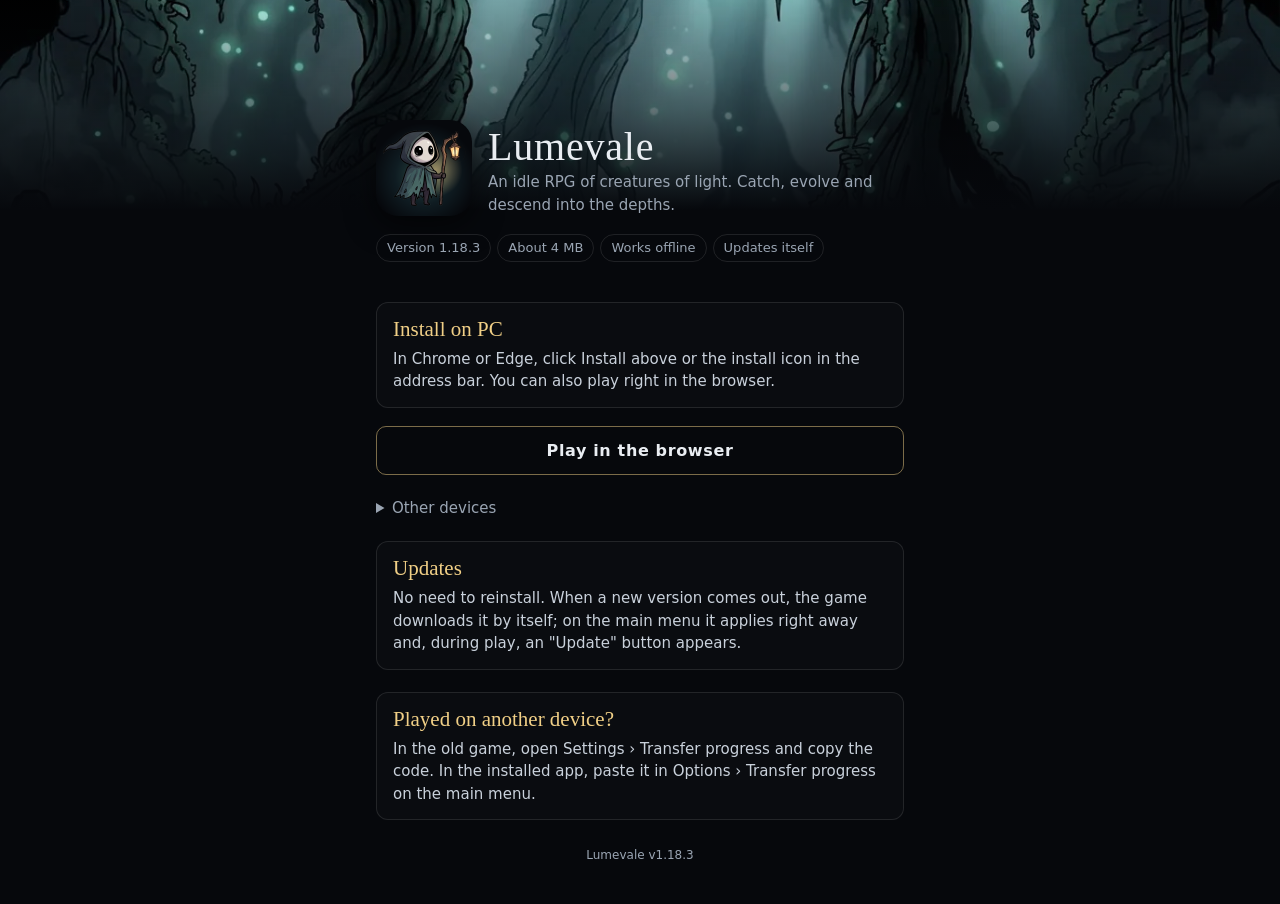
==== commit 04e75f82: "Lumevale 1.18.3-2a796c9865 Co-Authored-By: Claude Opus 5.5 <noreply@anthropic.com>" ====
--- a/index.html
+++ b/index.html
@@ -103,10 +103,10 @@
     <h2 data-t="saveT"></h2>
     <p data-t="save"></p>
   </section>
-  <footer>Lumevale v1.18.2</footer>
+  <footer>Lumevale v1.18.3</footer>
 </main>
 <script>
-  var T = {"pt":{"sub":"Um RPG idle de criaturas de luz. Capture, evolua e desça pelas profundezas.","versao":"Versão 1.18.2","tamanho":"Cerca de 4 MB","offline":"Funciona sem internet","sozinho":"Atualiza sozinho","instalar":"Instalar","instalado":"Instalado! Abra o Lumevale pela tela inicial do aparelho.","jogar":"Jogar no navegador","iosT":"Instalar no iPhone","iosTpad":"Instalar no iPad","ios1":"Abra este link no Safari","ios1s":"Se ele abriu dentro do WhatsApp, Instagram ou outro app, toque em \"Abrir no Safari\" ou no ícone da bússola {bussola}.","ios2":"Toque em Compartilhar {share}","ios2s":"Fica na barra de baixo do Safari. Se você não vê o ícone, toque antes em {mais} no canto de baixo, à direita.","ios2pad":"Toque em Compartilhar {share}","ios2spad":"Fica no alto da tela, à direita da barra de endereço.","ios3":"Toque em \"Adicionar à Tela de Início\" {add}","ios3s":"Role a lista para baixo se ela não aparecer logo.","ios4":"Toque em Adicionar","ios4s":"Se aparecer a opção \"Abrir como App Web\", deixe ligada.","ios5":"Abra o Lumevale pelo ícone novo {casa}","ios5s":"Pela Tela de Início ele abre em tela cheia, funciona sem internet e guarda o progresso. Jogando pelo Safari, o progresso fica separado e pode ser apagado se você passar semanas sem jogar.","outroT":"Abra no Safari para instalar","outro":"No iPhone, o Lumevale se instala pelo Safari. Copie o link e cole na barra de endereço do Safari.","copiar":"Copiar link","copiado":"Link copiado! Agora abra o Safari e cole.","andT":"Instalar no Android","and1":"Toque em Instalar, acima","and1s":"O botão aparece no Chrome depois de alguns segundos.","and2":"Sem botão? Use o menu {pontos} do Chrome","and2s":"Toque em \"Instalar app\" ou \"Adicionar à tela inicial\". Se o link abriu dentro do WhatsApp ou de outro app, toque antes em {pontos} › \"Abrir no Chrome\".","and3":"Abra o Lumevale pelo ícone novo {casa}","and3s":"Ele abre em tela cheia, funciona sem internet e gira junto com o celular.","pcT":"Instalar no PC","pc":"No Chrome ou no Edge, clique em Instalar acima ou no ícone de instalar na barra de endereço. Também dá para jogar direto no navegador.","outrosT":"Outros aparelhos","outroAnd":"Android (Chrome): botão Instalar ou menu ⋮ › Instalar app.","outroIos":"iPhone ou iPad (Safari): Compartilhar › Adicionar à Tela de Início › Adicionar.","outroPc":"PC (Chrome ou Edge): ícone de instalar na barra de endereço.","atuT":"Atualizações","atu":"Não precisa reinstalar. Quando sair uma versão nova, o jogo baixa sozinho; no menu ela entra na hora e, durante o jogo, aparece o botão \"Atualizar\".","saveT":"Já jogava em outro aparelho?","save":"No jogo antigo, abra Configurações › Levar o progresso e copie o código. No app instalado, cole em Opções › Levar o progresso, no menu inicial."},"en":{"sub":"An idle RPG of creatures of light. Catch, evolve and descend into the depths.","versao":"Version 1.18.2","tamanho":"About 4 MB","offline":"Works offline","sozinho":"Updates itself","instalar":"Install","instalado":"Installed! Open Lumevale from your home screen.","jogar":"Play in the browser","iosT":"Install on iPhone","iosTpad":"Install on iPad","ios1":"Open this link in Safari","ios1s":"If it opened inside WhatsApp, Instagram or another app, tap \"Open in Safari\" or the compass icon {bussola}.","ios2":"Tap Share {share}","ios2s":"It is on Safari’s bottom bar. If you don’t see it, first tap {mais} in the bottom-right corner.","ios2pad":"Tap Share {share}","ios2spad":"It is at the top of the screen, to the right of the address bar.","ios3":"Tap \"Add to Home Screen\" {add}","ios3s":"Scroll down the list if it doesn’t show up right away.","ios4":"Tap Add","ios4s":"If you see \"Open as Web App\", leave it on.","ios5":"Open Lumevale from the new icon {casa}","ios5s":"From the Home Screen it opens full screen, works offline and keeps your progress. Playing in Safari keeps a separate save that may be erased if you don’t play for weeks.","outroT":"Open in Safari to install","outro":"On iPhone, Lumevale installs through Safari. Copy the link and paste it into Safari’s address bar.","copiar":"Copy link","copiado":"Link copied! Now open Safari and paste it.","andT":"Install on Android","and1":"Tap Install, above","and1s":"The button shows up in Chrome after a few seconds.","and2":"No button? Use the Chrome menu {pontos}","and2s":"Tap \"Install app\" or \"Add to Home screen\". If the link opened inside WhatsApp or another app, first tap {pontos} › \"Open in Chrome\".","and3":"Open Lumevale from the new icon {casa}","and3s":"It opens full screen, works offline and turns with your phone.","pcT":"Install on PC","pc":"In Chrome or Edge, click Install above or the install icon in the address bar. You can also play right in the browser.","outrosT":"Other devices","outroAnd":"Android (Chrome): Install button or menu ⋮ › Install app.","outroIos":"iPhone or iPad (Safari): Share › Add to Home Screen › Add.","outroPc":"PC (Chrome or Edge): install icon in the address bar.","atuT":"Updates","atu":"No need to reinstall. When a new version comes out, the game downloads it by itself; on the main menu it applies right away and, during play, an \"Update\" button appears.","saveT":"Played on another device?","save":"In the old game, open Settings › Transfer progress and copy the code. In the installed app, paste it in Options › Transfer progress on the main menu."}};
+  var T = {"pt":{"sub":"Um RPG idle de criaturas de luz. Capture, evolua e desça pelas profundezas.","versao":"Versão 1.18.3","tamanho":"Cerca de 4 MB","offline":"Funciona sem internet","sozinho":"Atualiza sozinho","instalar":"Instalar","instalado":"Instalado! Abra o Lumevale pela tela inicial do aparelho.","jogar":"Jogar no navegador","iosT":"Instalar no iPhone","iosTpad":"Instalar no iPad","ios1":"Abra este link no Safari","ios1s":"Se ele abriu dentro do WhatsApp, Instagram ou outro app, toque em \"Abrir no Safari\" ou no ícone da bússola {bussola}.","ios2":"Toque em Compartilhar {share}","ios2s":"Fica na barra de baixo do Safari. Se você não vê o ícone, toque antes em {mais} no canto de baixo, à direita.","ios2pad":"Toque em Compartilhar {share}","ios2spad":"Fica no alto da tela, à direita da barra de endereço.","ios3":"Toque em \"Adicionar à Tela de Início\" {add}","ios3s":"Role a lista para baixo se ela não aparecer logo.","ios4":"Toque em Adicionar","ios4s":"Se aparecer a opção \"Abrir como App Web\", deixe ligada.","ios5":"Abra o Lumevale pelo ícone novo {casa}","ios5s":"Pela Tela de Início ele abre em tela cheia, funciona sem internet e guarda o progresso. Jogando pelo Safari, o progresso fica separado e pode ser apagado se você passar semanas sem jogar.","outroT":"Abra no Safari para instalar","outro":"No iPhone, o Lumevale se instala pelo Safari. Copie o link e cole na barra de endereço do Safari.","copiar":"Copiar link","copiado":"Link copiado! Agora abra o Safari e cole.","andT":"Instalar no Android","and1":"Toque em Instalar, acima","and1s":"O botão aparece no Chrome depois de alguns segundos.","and2":"Sem botão? Use o menu {pontos} do Chrome","and2s":"Toque em \"Instalar app\" ou \"Adicionar à tela inicial\". Se o link abriu dentro do WhatsApp ou de outro app, toque antes em {pontos} › \"Abrir no Chrome\".","and3":"Abra o Lumevale pelo ícone novo {casa}","and3s":"Ele abre em tela cheia, funciona sem internet e gira junto com o celular.","pcT":"Instalar no PC","pc":"No Chrome ou no Edge, clique em Instalar acima ou no ícone de instalar na barra de endereço. Também dá para jogar direto no navegador.","outrosT":"Outros aparelhos","outroAnd":"Android (Chrome): botão Instalar ou menu ⋮ › Instalar app.","outroIos":"iPhone ou iPad (Safari): Compartilhar › Adicionar à Tela de Início › Adicionar.","outroPc":"PC (Chrome ou Edge): ícone de instalar na barra de endereço.","atuT":"Atualizações","atu":"Não precisa reinstalar. Quando sair uma versão nova, o jogo baixa sozinho; no menu ela entra na hora e, durante o jogo, aparece o botão \"Atualizar\".","saveT":"Já jogava em outro aparelho?","save":"No jogo antigo, abra Configurações › Levar o progresso e copie o código. No app instalado, cole em Opções › Levar o progresso, no menu inicial."},"en":{"sub":"An idle RPG of creatures of light. Catch, evolve and descend into the depths.","versao":"Version 1.18.3","tamanho":"About 4 MB","offline":"Works offline","sozinho":"Updates itself","instalar":"Install","instalado":"Installed! Open Lumevale from your home screen.","jogar":"Play in the browser","iosT":"Install on iPhone","iosTpad":"Install on iPad","ios1":"Open this link in Safari","ios1s":"If it opened inside WhatsApp, Instagram or another app, tap \"Open in Safari\" or the compass icon {bussola}.","ios2":"Tap Share {share}","ios2s":"It is on Safari’s bottom bar. If you don’t see it, first tap {mais} in the bottom-right corner.","ios2pad":"Tap Share {share}","ios2spad":"It is at the top of the screen, to the right of the address bar.","ios3":"Tap \"Add to Home Screen\" {add}","ios3s":"Scroll down the list if it doesn’t show up right away.","ios4":"Tap Add","ios4s":"If you see \"Open as Web App\", leave it on.","ios5":"Open Lumevale from the new icon {casa}","ios5s":"From the Home Screen it opens full screen, works offline and keeps your progress. Playing in Safari keeps a separate save that may be erased if you don’t play for weeks.","outroT":"Open in Safari to install","outro":"On iPhone, Lumevale installs through Safari. Copy the link and paste it into Safari’s address bar.","copiar":"Copy link","copiado":"Link copied! Now open Safari and paste it.","andT":"Install on Android","and1":"Tap Install, above","and1s":"The button shows up in Chrome after a few seconds.","and2":"No button? Use the Chrome menu {pontos}","and2s":"Tap \"Install app\" or \"Add to Home screen\". If the link opened inside WhatsApp or another app, first tap {pontos} › \"Open in Chrome\".","and3":"Open Lumevale from the new icon {casa}","and3s":"It opens full screen, works offline and turns with your phone.","pcT":"Install on PC","pc":"In Chrome or Edge, click Install above or the install icon in the address bar. You can also play right in the browser.","outrosT":"Other devices","outroAnd":"Android (Chrome): Install button or menu ⋮ › Install app.","outroIos":"iPhone or iPad (Safari): Share › Add to Home Screen › Add.","outroPc":"PC (Chrome or Edge): install icon in the address bar.","atuT":"Updates","atu":"No need to reinstall. When a new version comes out, the game downloads it by itself; on the main menu it applies right away and, during play, an \"Update\" button appears.","saveT":"Played on another device?","save":"In the old game, open Settings › Transfer progress and copy the code. In the installed app, paste it in Options › Transfer progress on the main menu."}};
   var IC = {"share":"<svg class=\"ic\" viewBox=\"0 0 24 24\" aria-hidden=\"true\"><path d=\"M12 3.5v11M8 7.2l4-3.7 4 3.7\" fill=\"none\" stroke=\"currentColor\" stroke-width=\"1.8\" stroke-linecap=\"round\" stroke-linejoin=\"round\"/><path d=\"M8.5 10.5H6.2v9.8h11.6v-9.8h-2.3\" fill=\"none\" stroke=\"currentColor\" stroke-width=\"1.8\" stroke-linejoin=\"round\"/></svg>","mais":"<svg class=\"ic\" viewBox=\"0 0 24 24\" aria-hidden=\"true\"><circle cx=\"12\" cy=\"12\" r=\"9.2\" fill=\"none\" stroke=\"currentColor\" stroke-width=\"1.6\"/><circle cx=\"7.8\" cy=\"12\" r=\"1.3\" fill=\"currentColor\"/><circle cx=\"12\" cy=\"12\" r=\"1.3\" fill=\"currentColor\"/><circle cx=\"16.2\" cy=\"12\" r=\"1.3\" fill=\"currentColor\"/></svg>","add":"<svg class=\"ic\" viewBox=\"0 0 24 24\" aria-hidden=\"true\"><rect x=\"4\" y=\"4\" width=\"16\" height=\"16\" rx=\"4\" fill=\"none\" stroke=\"currentColor\" stroke-width=\"1.7\"/><path d=\"M12 8.5v7M8.5 12h7\" stroke=\"currentColor\" stroke-width=\"1.7\" stroke-linecap=\"round\"/></svg>","bussola":"<svg class=\"ic\" viewBox=\"0 0 24 24\" aria-hidden=\"true\"><circle cx=\"12\" cy=\"12\" r=\"9.2\" fill=\"none\" stroke=\"currentColor\" stroke-width=\"1.6\"/><path d=\"m15.5 8.5-2.2 4.8-4.8 2.2 2.2-4.8Z\" fill=\"currentColor\"/></svg>","pontos":"<svg class=\"ic\" viewBox=\"0 0 24 24\" aria-hidden=\"true\"><circle cx=\"12\" cy=\"6\" r=\"1.7\" fill=\"currentColor\"/><circle cx=\"12\" cy=\"12\" r=\"1.7\" fill=\"currentColor\"/><circle cx=\"12\" cy=\"18\" r=\"1.7\" fill=\"currentColor\"/></svg>","casa":"<svg class=\"ic\" viewBox=\"0 0 24 24\" aria-hidden=\"true\"><path d=\"M4 11 12 4l8 7v9h-5v-6H9v6H4Z\" fill=\"none\" stroke=\"currentColor\" stroke-width=\"1.7\" stroke-linejoin=\"round\"/></svg>"};
   var cfg = {}; try { cfg = JSON.parse(localStorage.getItem('lumevale.config') || '{}') || {}; } catch (e) {}
   var idioma = cfg.idioma || ((navigator.language || 'pt').toLowerCase().indexOf('pt') === 0 ? 'pt' : 'en');
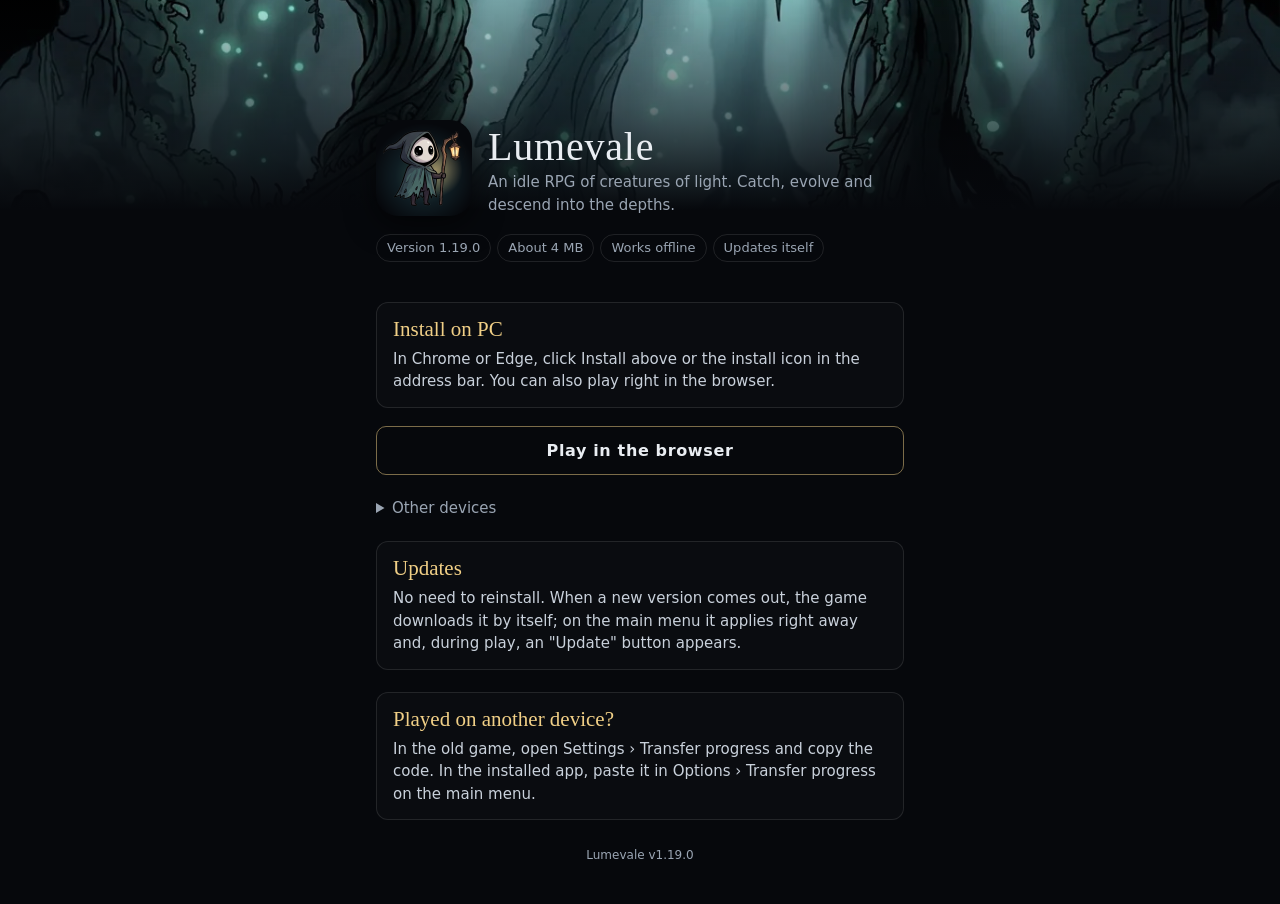
==== commit e4900304: "Lumevale 1.19.0-b7cdaa8c41 Co-Authored-By: Claude Opus 5.5 <noreply@anthropic.com>" ====
--- a/index.html
+++ b/index.html
@@ -103,10 +103,10 @@
     <h2 data-t="saveT"></h2>
     <p data-t="save"></p>
   </section>
-  <footer>Lumevale v1.18.3</footer>
+  <footer>Lumevale v1.19.0</footer>
 </main>
 <script>
-  var T = {"pt":{"sub":"Um RPG idle de criaturas de luz. Capture, evolua e desça pelas profundezas.","versao":"Versão 1.18.3","tamanho":"Cerca de 4 MB","offline":"Funciona sem internet","sozinho":"Atualiza sozinho","instalar":"Instalar","instalado":"Instalado! Abra o Lumevale pela tela inicial do aparelho.","jogar":"Jogar no navegador","iosT":"Instalar no iPhone","iosTpad":"Instalar no iPad","ios1":"Abra este link no Safari","ios1s":"Se ele abriu dentro do WhatsApp, Instagram ou outro app, toque em \"Abrir no Safari\" ou no ícone da bússola {bussola}.","ios2":"Toque em Compartilhar {share}","ios2s":"Fica na barra de baixo do Safari. Se você não vê o ícone, toque antes em {mais} no canto de baixo, à direita.","ios2pad":"Toque em Compartilhar {share}","ios2spad":"Fica no alto da tela, à direita da barra de endereço.","ios3":"Toque em \"Adicionar à Tela de Início\" {add}","ios3s":"Role a lista para baixo se ela não aparecer logo.","ios4":"Toque em Adicionar","ios4s":"Se aparecer a opção \"Abrir como App Web\", deixe ligada.","ios5":"Abra o Lumevale pelo ícone novo {casa}","ios5s":"Pela Tela de Início ele abre em tela cheia, funciona sem internet e guarda o progresso. Jogando pelo Safari, o progresso fica separado e pode ser apagado se você passar semanas sem jogar.","outroT":"Abra no Safari para instalar","outro":"No iPhone, o Lumevale se instala pelo Safari. Copie o link e cole na barra de endereço do Safari.","copiar":"Copiar link","copiado":"Link copiado! Agora abra o Safari e cole.","andT":"Instalar no Android","and1":"Toque em Instalar, acima","and1s":"O botão aparece no Chrome depois de alguns segundos.","and2":"Sem botão? Use o menu {pontos} do Chrome","and2s":"Toque em \"Instalar app\" ou \"Adicionar à tela inicial\". Se o link abriu dentro do WhatsApp ou de outro app, toque antes em {pontos} › \"Abrir no Chrome\".","and3":"Abra o Lumevale pelo ícone novo {casa}","and3s":"Ele abre em tela cheia, funciona sem internet e gira junto com o celular.","pcT":"Instalar no PC","pc":"No Chrome ou no Edge, clique em Instalar acima ou no ícone de instalar na barra de endereço. Também dá para jogar direto no navegador.","outrosT":"Outros aparelhos","outroAnd":"Android (Chrome): botão Instalar ou menu ⋮ › Instalar app.","outroIos":"iPhone ou iPad (Safari): Compartilhar › Adicionar à Tela de Início › Adicionar.","outroPc":"PC (Chrome ou Edge): ícone de instalar na barra de endereço.","atuT":"Atualizações","atu":"Não precisa reinstalar. Quando sair uma versão nova, o jogo baixa sozinho; no menu ela entra na hora e, durante o jogo, aparece o botão \"Atualizar\".","saveT":"Já jogava em outro aparelho?","save":"No jogo antigo, abra Configurações › Levar o progresso e copie o código. No app instalado, cole em Opções › Levar o progresso, no menu inicial."},"en":{"sub":"An idle RPG of creatures of light. Catch, evolve and descend into the depths.","versao":"Version 1.18.3","tamanho":"About 4 MB","offline":"Works offline","sozinho":"Updates itself","instalar":"Install","instalado":"Installed! Open Lumevale from your home screen.","jogar":"Play in the browser","iosT":"Install on iPhone","iosTpad":"Install on iPad","ios1":"Open this link in Safari","ios1s":"If it opened inside WhatsApp, Instagram or another app, tap \"Open in Safari\" or the compass icon {bussola}.","ios2":"Tap Share {share}","ios2s":"It is on Safari’s bottom bar. If you don’t see it, first tap {mais} in the bottom-right corner.","ios2pad":"Tap Share {share}","ios2spad":"It is at the top of the screen, to the right of the address bar.","ios3":"Tap \"Add to Home Screen\" {add}","ios3s":"Scroll down the list if it doesn’t show up right away.","ios4":"Tap Add","ios4s":"If you see \"Open as Web App\", leave it on.","ios5":"Open Lumevale from the new icon {casa}","ios5s":"From the Home Screen it opens full screen, works offline and keeps your progress. Playing in Safari keeps a separate save that may be erased if you don’t play for weeks.","outroT":"Open in Safari to install","outro":"On iPhone, Lumevale installs through Safari. Copy the link and paste it into Safari’s address bar.","copiar":"Copy link","copiado":"Link copied! Now open Safari and paste it.","andT":"Install on Android","and1":"Tap Install, above","and1s":"The button shows up in Chrome after a few seconds.","and2":"No button? Use the Chrome menu {pontos}","and2s":"Tap \"Install app\" or \"Add to Home screen\". If the link opened inside WhatsApp or another app, first tap {pontos} › \"Open in Chrome\".","and3":"Open Lumevale from the new icon {casa}","and3s":"It opens full screen, works offline and turns with your phone.","pcT":"Install on PC","pc":"In Chrome or Edge, click Install above or the install icon in the address bar. You can also play right in the browser.","outrosT":"Other devices","outroAnd":"Android (Chrome): Install button or menu ⋮ › Install app.","outroIos":"iPhone or iPad (Safari): Share › Add to Home Screen › Add.","outroPc":"PC (Chrome or Edge): install icon in the address bar.","atuT":"Updates","atu":"No need to reinstall. When a new version comes out, the game downloads it by itself; on the main menu it applies right away and, during play, an \"Update\" button appears.","saveT":"Played on another device?","save":"In the old game, open Settings › Transfer progress and copy the code. In the installed app, paste it in Options › Transfer progress on the main menu."}};
+  var T = {"pt":{"sub":"Um RPG idle de criaturas de luz. Capture, evolua e desça pelas profundezas.","versao":"Versão 1.19.0","tamanho":"Cerca de 4 MB","offline":"Funciona sem internet","sozinho":"Atualiza sozinho","instalar":"Instalar","instalado":"Instalado! Abra o Lumevale pela tela inicial do aparelho.","jogar":"Jogar no navegador","iosT":"Instalar no iPhone","iosTpad":"Instalar no iPad","ios1":"Abra este link no Safari","ios1s":"Se ele abriu dentro do WhatsApp, Instagram ou outro app, toque em \"Abrir no Safari\" ou no ícone da bússola {bussola}.","ios2":"Toque em Compartilhar {share}","ios2s":"Fica na barra de baixo do Safari. Se você não vê o ícone, toque antes em {mais} no canto de baixo, à direita.","ios2pad":"Toque em Compartilhar {share}","ios2spad":"Fica no alto da tela, à direita da barra de endereço.","ios3":"Toque em \"Adicionar à Tela de Início\" {add}","ios3s":"Role a lista para baixo se ela não aparecer logo.","ios4":"Toque em Adicionar","ios4s":"Se aparecer a opção \"Abrir como App Web\", deixe ligada.","ios5":"Abra o Lumevale pelo ícone novo {casa}","ios5s":"Pela Tela de Início ele abre em tela cheia, funciona sem internet e guarda o progresso. Jogando pelo Safari, o progresso fica separado e pode ser apagado se você passar semanas sem jogar.","outroT":"Abra no Safari para instalar","outro":"No iPhone, o Lumevale se instala pelo Safari. Copie o link e cole na barra de endereço do Safari.","copiar":"Copiar link","copiado":"Link copiado! Agora abra o Safari e cole.","andT":"Instalar no Android","and1":"Toque em Instalar, acima","and1s":"O botão aparece no Chrome depois de alguns segundos.","and2":"Sem botão? Use o menu {pontos} do Chrome","and2s":"Toque em \"Instalar app\" ou \"Adicionar à tela inicial\". Se o link abriu dentro do WhatsApp ou de outro app, toque antes em {pontos} › \"Abrir no Chrome\".","and3":"Abra o Lumevale pelo ícone novo {casa}","and3s":"Ele abre em tela cheia, funciona sem internet e gira junto com o celular.","pcT":"Instalar no PC","pc":"No Chrome ou no Edge, clique em Instalar acima ou no ícone de instalar na barra de endereço. Também dá para jogar direto no navegador.","outrosT":"Outros aparelhos","outroAnd":"Android (Chrome): botão Instalar ou menu ⋮ › Instalar app.","outroIos":"iPhone ou iPad (Safari): Compartilhar › Adicionar à Tela de Início › Adicionar.","outroPc":"PC (Chrome ou Edge): ícone de instalar na barra de endereço.","atuT":"Atualizações","atu":"Não precisa reinstalar. Quando sair uma versão nova, o jogo baixa sozinho; no menu ela entra na hora e, durante o jogo, aparece o botão \"Atualizar\".","saveT":"Já jogava em outro aparelho?","save":"No jogo antigo, abra Configurações › Levar o progresso e copie o código. No app instalado, cole em Opções › Levar o progresso, no menu inicial."},"en":{"sub":"An idle RPG of creatures of light. Catch, evolve and descend into the depths.","versao":"Version 1.19.0","tamanho":"About 4 MB","offline":"Works offline","sozinho":"Updates itself","instalar":"Install","instalado":"Installed! Open Lumevale from your home screen.","jogar":"Play in the browser","iosT":"Install on iPhone","iosTpad":"Install on iPad","ios1":"Open this link in Safari","ios1s":"If it opened inside WhatsApp, Instagram or another app, tap \"Open in Safari\" or the compass icon {bussola}.","ios2":"Tap Share {share}","ios2s":"It is on Safari’s bottom bar. If you don’t see it, first tap {mais} in the bottom-right corner.","ios2pad":"Tap Share {share}","ios2spad":"It is at the top of the screen, to the right of the address bar.","ios3":"Tap \"Add to Home Screen\" {add}","ios3s":"Scroll down the list if it doesn’t show up right away.","ios4":"Tap Add","ios4s":"If you see \"Open as Web App\", leave it on.","ios5":"Open Lumevale from the new icon {casa}","ios5s":"From the Home Screen it opens full screen, works offline and keeps your progress. Playing in Safari keeps a separate save that may be erased if you don’t play for weeks.","outroT":"Open in Safari to install","outro":"On iPhone, Lumevale installs through Safari. Copy the link and paste it into Safari’s address bar.","copiar":"Copy link","copiado":"Link copied! Now open Safari and paste it.","andT":"Install on Android","and1":"Tap Install, above","and1s":"The button shows up in Chrome after a few seconds.","and2":"No button? Use the Chrome menu {pontos}","and2s":"Tap \"Install app\" or \"Add to Home screen\". If the link opened inside WhatsApp or another app, first tap {pontos} › \"Open in Chrome\".","and3":"Open Lumevale from the new icon {casa}","and3s":"It opens full screen, works offline and turns with your phone.","pcT":"Install on PC","pc":"In Chrome or Edge, click Install above or the install icon in the address bar. You can also play right in the browser.","outrosT":"Other devices","outroAnd":"Android (Chrome): Install button or menu ⋮ › Install app.","outroIos":"iPhone or iPad (Safari): Share › Add to Home Screen › Add.","outroPc":"PC (Chrome or Edge): install icon in the address bar.","atuT":"Updates","atu":"No need to reinstall. When a new version comes out, the game downloads it by itself; on the main menu it applies right away and, during play, an \"Update\" button appears.","saveT":"Played on another device?","save":"In the old game, open Settings › Transfer progress and copy the code. In the installed app, paste it in Options › Transfer progress on the main menu."}};
   var IC = {"share":"<svg class=\"ic\" viewBox=\"0 0 24 24\" aria-hidden=\"true\"><path d=\"M12 3.5v11M8 7.2l4-3.7 4 3.7\" fill=\"none\" stroke=\"currentColor\" stroke-width=\"1.8\" stroke-linecap=\"round\" stroke-linejoin=\"round\"/><path d=\"M8.5 10.5H6.2v9.8h11.6v-9.8h-2.3\" fill=\"none\" stroke=\"currentColor\" stroke-width=\"1.8\" stroke-linejoin=\"round\"/></svg>","mais":"<svg class=\"ic\" viewBox=\"0 0 24 24\" aria-hidden=\"true\"><circle cx=\"12\" cy=\"12\" r=\"9.2\" fill=\"none\" stroke=\"currentColor\" stroke-width=\"1.6\"/><circle cx=\"7.8\" cy=\"12\" r=\"1.3\" fill=\"currentColor\"/><circle cx=\"12\" cy=\"12\" r=\"1.3\" fill=\"currentColor\"/><circle cx=\"16.2\" cy=\"12\" r=\"1.3\" fill=\"currentColor\"/></svg>","add":"<svg class=\"ic\" viewBox=\"0 0 24 24\" aria-hidden=\"true\"><rect x=\"4\" y=\"4\" width=\"16\" height=\"16\" rx=\"4\" fill=\"none\" stroke=\"currentColor\" stroke-width=\"1.7\"/><path d=\"M12 8.5v7M8.5 12h7\" stroke=\"currentColor\" stroke-width=\"1.7\" stroke-linecap=\"round\"/></svg>","bussola":"<svg class=\"ic\" viewBox=\"0 0 24 24\" aria-hidden=\"true\"><circle cx=\"12\" cy=\"12\" r=\"9.2\" fill=\"none\" stroke=\"currentColor\" stroke-width=\"1.6\"/><path d=\"m15.5 8.5-2.2 4.8-4.8 2.2 2.2-4.8Z\" fill=\"currentColor\"/></svg>","pontos":"<svg class=\"ic\" viewBox=\"0 0 24 24\" aria-hidden=\"true\"><circle cx=\"12\" cy=\"6\" r=\"1.7\" fill=\"currentColor\"/><circle cx=\"12\" cy=\"12\" r=\"1.7\" fill=\"currentColor\"/><circle cx=\"12\" cy=\"18\" r=\"1.7\" fill=\"currentColor\"/></svg>","casa":"<svg class=\"ic\" viewBox=\"0 0 24 24\" aria-hidden=\"true\"><path d=\"M4 11 12 4l8 7v9h-5v-6H9v6H4Z\" fill=\"none\" stroke=\"currentColor\" stroke-width=\"1.7\" stroke-linejoin=\"round\"/></svg>"};
   var cfg = {}; try { cfg = JSON.parse(localStorage.getItem('lumevale.config') || '{}') || {}; } catch (e) {}
   var idioma = cfg.idioma || ((navigator.language || 'pt').toLowerCase().indexOf('pt') === 0 ? 'pt' : 'en');
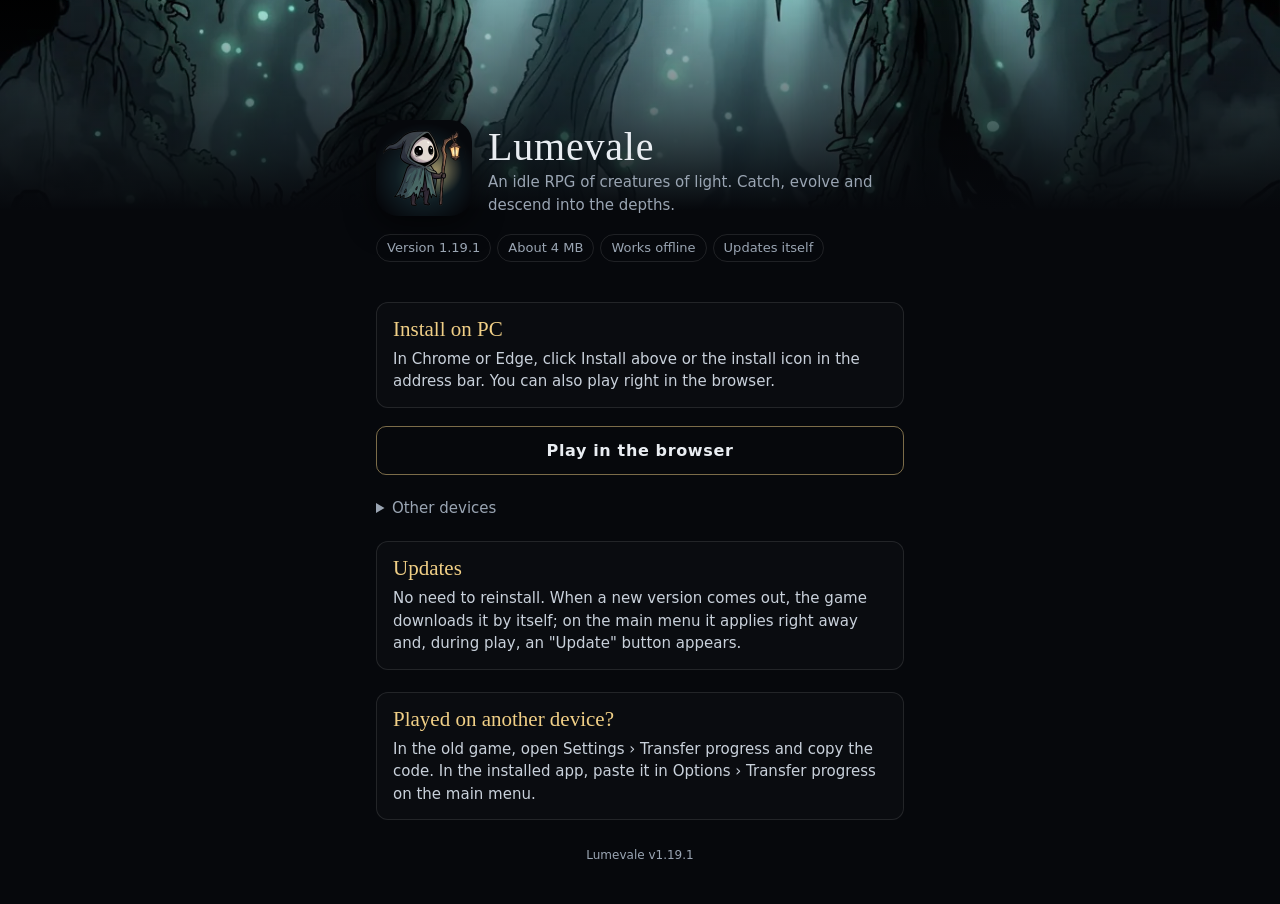
==== commit e0f16b28: "Lumevale 1.19.1-82b0a368bc Co-Authored-By: Claude Opus 5.5 <noreply@anthropic.com>" ====
--- a/index.html
+++ b/index.html
@@ -103,10 +103,10 @@
     <h2 data-t="saveT"></h2>
     <p data-t="save"></p>
   </section>
-  <footer>Lumevale v1.19.0</footer>
+  <footer>Lumevale v1.19.1</footer>
 </main>
 <script>
-  var T = {"pt":{"sub":"Um RPG idle de criaturas de luz. Capture, evolua e desça pelas profundezas.","versao":"Versão 1.19.0","tamanho":"Cerca de 4 MB","offline":"Funciona sem internet","sozinho":"Atualiza sozinho","instalar":"Instalar","instalado":"Instalado! Abra o Lumevale pela tela inicial do aparelho.","jogar":"Jogar no navegador","iosT":"Instalar no iPhone","iosTpad":"Instalar no iPad","ios1":"Abra este link no Safari","ios1s":"Se ele abriu dentro do WhatsApp, Instagram ou outro app, toque em \"Abrir no Safari\" ou no ícone da bússola {bussola}.","ios2":"Toque em Compartilhar {share}","ios2s":"Fica na barra de baixo do Safari. Se você não vê o ícone, toque antes em {mais} no canto de baixo, à direita.","ios2pad":"Toque em Compartilhar {share}","ios2spad":"Fica no alto da tela, à direita da barra de endereço.","ios3":"Toque em \"Adicionar à Tela de Início\" {add}","ios3s":"Role a lista para baixo se ela não aparecer logo.","ios4":"Toque em Adicionar","ios4s":"Se aparecer a opção \"Abrir como App Web\", deixe ligada.","ios5":"Abra o Lumevale pelo ícone novo {casa}","ios5s":"Pela Tela de Início ele abre em tela cheia, funciona sem internet e guarda o progresso. Jogando pelo Safari, o progresso fica separado e pode ser apagado se você passar semanas sem jogar.","outroT":"Abra no Safari para instalar","outro":"No iPhone, o Lumevale se instala pelo Safari. Copie o link e cole na barra de endereço do Safari.","copiar":"Copiar link","copiado":"Link copiado! Agora abra o Safari e cole.","andT":"Instalar no Android","and1":"Toque em Instalar, acima","and1s":"O botão aparece no Chrome depois de alguns segundos.","and2":"Sem botão? Use o menu {pontos} do Chrome","and2s":"Toque em \"Instalar app\" ou \"Adicionar à tela inicial\". Se o link abriu dentro do WhatsApp ou de outro app, toque antes em {pontos} › \"Abrir no Chrome\".","and3":"Abra o Lumevale pelo ícone novo {casa}","and3s":"Ele abre em tela cheia, funciona sem internet e gira junto com o celular.","pcT":"Instalar no PC","pc":"No Chrome ou no Edge, clique em Instalar acima ou no ícone de instalar na barra de endereço. Também dá para jogar direto no navegador.","outrosT":"Outros aparelhos","outroAnd":"Android (Chrome): botão Instalar ou menu ⋮ › Instalar app.","outroIos":"iPhone ou iPad (Safari): Compartilhar › Adicionar à Tela de Início › Adicionar.","outroPc":"PC (Chrome ou Edge): ícone de instalar na barra de endereço.","atuT":"Atualizações","atu":"Não precisa reinstalar. Quando sair uma versão nova, o jogo baixa sozinho; no menu ela entra na hora e, durante o jogo, aparece o botão \"Atualizar\".","saveT":"Já jogava em outro aparelho?","save":"No jogo antigo, abra Configurações › Levar o progresso e copie o código. No app instalado, cole em Opções › Levar o progresso, no menu inicial."},"en":{"sub":"An idle RPG of creatures of light. Catch, evolve and descend into the depths.","versao":"Version 1.19.0","tamanho":"About 4 MB","offline":"Works offline","sozinho":"Updates itself","instalar":"Install","instalado":"Installed! Open Lumevale from your home screen.","jogar":"Play in the browser","iosT":"Install on iPhone","iosTpad":"Install on iPad","ios1":"Open this link in Safari","ios1s":"If it opened inside WhatsApp, Instagram or another app, tap \"Open in Safari\" or the compass icon {bussola}.","ios2":"Tap Share {share}","ios2s":"It is on Safari’s bottom bar. If you don’t see it, first tap {mais} in the bottom-right corner.","ios2pad":"Tap Share {share}","ios2spad":"It is at the top of the screen, to the right of the address bar.","ios3":"Tap \"Add to Home Screen\" {add}","ios3s":"Scroll down the list if it doesn’t show up right away.","ios4":"Tap Add","ios4s":"If you see \"Open as Web App\", leave it on.","ios5":"Open Lumevale from the new icon {casa}","ios5s":"From the Home Screen it opens full screen, works offline and keeps your progress. Playing in Safari keeps a separate save that may be erased if you don’t play for weeks.","outroT":"Open in Safari to install","outro":"On iPhone, Lumevale installs through Safari. Copy the link and paste it into Safari’s address bar.","copiar":"Copy link","copiado":"Link copied! Now open Safari and paste it.","andT":"Install on Android","and1":"Tap Install, above","and1s":"The button shows up in Chrome after a few seconds.","and2":"No button? Use the Chrome menu {pontos}","and2s":"Tap \"Install app\" or \"Add to Home screen\". If the link opened inside WhatsApp or another app, first tap {pontos} › \"Open in Chrome\".","and3":"Open Lumevale from the new icon {casa}","and3s":"It opens full screen, works offline and turns with your phone.","pcT":"Install on PC","pc":"In Chrome or Edge, click Install above or the install icon in the address bar. You can also play right in the browser.","outrosT":"Other devices","outroAnd":"Android (Chrome): Install button or menu ⋮ › Install app.","outroIos":"iPhone or iPad (Safari): Share › Add to Home Screen › Add.","outroPc":"PC (Chrome or Edge): install icon in the address bar.","atuT":"Updates","atu":"No need to reinstall. When a new version comes out, the game downloads it by itself; on the main menu it applies right away and, during play, an \"Update\" button appears.","saveT":"Played on another device?","save":"In the old game, open Settings › Transfer progress and copy the code. In the installed app, paste it in Options › Transfer progress on the main menu."}};
+  var T = {"pt":{"sub":"Um RPG idle de criaturas de luz. Capture, evolua e desça pelas profundezas.","versao":"Versão 1.19.1","tamanho":"Cerca de 4 MB","offline":"Funciona sem internet","sozinho":"Atualiza sozinho","instalar":"Instalar","instalado":"Instalado! Abra o Lumevale pela tela inicial do aparelho.","jogar":"Jogar no navegador","iosT":"Instalar no iPhone","iosTpad":"Instalar no iPad","ios1":"Abra este link no Safari","ios1s":"Se ele abriu dentro do WhatsApp, Instagram ou outro app, toque em \"Abrir no Safari\" ou no ícone da bússola {bussola}.","ios2":"Toque em Compartilhar {share}","ios2s":"Fica na barra de baixo do Safari. Se você não vê o ícone, toque antes em {mais} no canto de baixo, à direita.","ios2pad":"Toque em Compartilhar {share}","ios2spad":"Fica no alto da tela, à direita da barra de endereço.","ios3":"Toque em \"Adicionar à Tela de Início\" {add}","ios3s":"Role a lista para baixo se ela não aparecer logo.","ios4":"Toque em Adicionar","ios4s":"Se aparecer a opção \"Abrir como App Web\", deixe ligada.","ios5":"Abra o Lumevale pelo ícone novo {casa}","ios5s":"Pela Tela de Início ele abre em tela cheia, funciona sem internet e guarda o progresso. Jogando pelo Safari, o progresso fica separado e pode ser apagado se você passar semanas sem jogar.","outroT":"Abra no Safari para instalar","outro":"No iPhone, o Lumevale se instala pelo Safari. Copie o link e cole na barra de endereço do Safari.","copiar":"Copiar link","copiado":"Link copiado! Agora abra o Safari e cole.","andT":"Instalar no Android","and1":"Toque em Instalar, acima","and1s":"O botão aparece no Chrome depois de alguns segundos.","and2":"Sem botão? Use o menu {pontos} do Chrome","and2s":"Toque em \"Instalar app\" ou \"Adicionar à tela inicial\". Se o link abriu dentro do WhatsApp ou de outro app, toque antes em {pontos} › \"Abrir no Chrome\".","and3":"Abra o Lumevale pelo ícone novo {casa}","and3s":"Ele abre em tela cheia, funciona sem internet e gira junto com o celular.","pcT":"Instalar no PC","pc":"No Chrome ou no Edge, clique em Instalar acima ou no ícone de instalar na barra de endereço. Também dá para jogar direto no navegador.","outrosT":"Outros aparelhos","outroAnd":"Android (Chrome): botão Instalar ou menu ⋮ › Instalar app.","outroIos":"iPhone ou iPad (Safari): Compartilhar › Adicionar à Tela de Início › Adicionar.","outroPc":"PC (Chrome ou Edge): ícone de instalar na barra de endereço.","atuT":"Atualizações","atu":"Não precisa reinstalar. Quando sair uma versão nova, o jogo baixa sozinho; no menu ela entra na hora e, durante o jogo, aparece o botão \"Atualizar\".","saveT":"Já jogava em outro aparelho?","save":"No jogo antigo, abra Configurações › Levar o progresso e copie o código. No app instalado, cole em Opções › Levar o progresso, no menu inicial."},"en":{"sub":"An idle RPG of creatures of light. Catch, evolve and descend into the depths.","versao":"Version 1.19.1","tamanho":"About 4 MB","offline":"Works offline","sozinho":"Updates itself","instalar":"Install","instalado":"Installed! Open Lumevale from your home screen.","jogar":"Play in the browser","iosT":"Install on iPhone","iosTpad":"Install on iPad","ios1":"Open this link in Safari","ios1s":"If it opened inside WhatsApp, Instagram or another app, tap \"Open in Safari\" or the compass icon {bussola}.","ios2":"Tap Share {share}","ios2s":"It is on Safari’s bottom bar. If you don’t see it, first tap {mais} in the bottom-right corner.","ios2pad":"Tap Share {share}","ios2spad":"It is at the top of the screen, to the right of the address bar.","ios3":"Tap \"Add to Home Screen\" {add}","ios3s":"Scroll down the list if it doesn’t show up right away.","ios4":"Tap Add","ios4s":"If you see \"Open as Web App\", leave it on.","ios5":"Open Lumevale from the new icon {casa}","ios5s":"From the Home Screen it opens full screen, works offline and keeps your progress. Playing in Safari keeps a separate save that may be erased if you don’t play for weeks.","outroT":"Open in Safari to install","outro":"On iPhone, Lumevale installs through Safari. Copy the link and paste it into Safari’s address bar.","copiar":"Copy link","copiado":"Link copied! Now open Safari and paste it.","andT":"Install on Android","and1":"Tap Install, above","and1s":"The button shows up in Chrome after a few seconds.","and2":"No button? Use the Chrome menu {pontos}","and2s":"Tap \"Install app\" or \"Add to Home screen\". If the link opened inside WhatsApp or another app, first tap {pontos} › \"Open in Chrome\".","and3":"Open Lumevale from the new icon {casa}","and3s":"It opens full screen, works offline and turns with your phone.","pcT":"Install on PC","pc":"In Chrome or Edge, click Install above or the install icon in the address bar. You can also play right in the browser.","outrosT":"Other devices","outroAnd":"Android (Chrome): Install button or menu ⋮ › Install app.","outroIos":"iPhone or iPad (Safari): Share › Add to Home Screen › Add.","outroPc":"PC (Chrome or Edge): install icon in the address bar.","atuT":"Updates","atu":"No need to reinstall. When a new version comes out, the game downloads it by itself; on the main menu it applies right away and, during play, an \"Update\" button appears.","saveT":"Played on another device?","save":"In the old game, open Settings › Transfer progress and copy the code. In the installed app, paste it in Options › Transfer progress on the main menu."}};
   var IC = {"share":"<svg class=\"ic\" viewBox=\"0 0 24 24\" aria-hidden=\"true\"><path d=\"M12 3.5v11M8 7.2l4-3.7 4 3.7\" fill=\"none\" stroke=\"currentColor\" stroke-width=\"1.8\" stroke-linecap=\"round\" stroke-linejoin=\"round\"/><path d=\"M8.5 10.5H6.2v9.8h11.6v-9.8h-2.3\" fill=\"none\" stroke=\"currentColor\" stroke-width=\"1.8\" stroke-linejoin=\"round\"/></svg>","mais":"<svg class=\"ic\" viewBox=\"0 0 24 24\" aria-hidden=\"true\"><circle cx=\"12\" cy=\"12\" r=\"9.2\" fill=\"none\" stroke=\"currentColor\" stroke-width=\"1.6\"/><circle cx=\"7.8\" cy=\"12\" r=\"1.3\" fill=\"currentColor\"/><circle cx=\"12\" cy=\"12\" r=\"1.3\" fill=\"currentColor\"/><circle cx=\"16.2\" cy=\"12\" r=\"1.3\" fill=\"currentColor\"/></svg>","add":"<svg class=\"ic\" viewBox=\"0 0 24 24\" aria-hidden=\"true\"><rect x=\"4\" y=\"4\" width=\"16\" height=\"16\" rx=\"4\" fill=\"none\" stroke=\"currentColor\" stroke-width=\"1.7\"/><path d=\"M12 8.5v7M8.5 12h7\" stroke=\"currentColor\" stroke-width=\"1.7\" stroke-linecap=\"round\"/></svg>","bussola":"<svg class=\"ic\" viewBox=\"0 0 24 24\" aria-hidden=\"true\"><circle cx=\"12\" cy=\"12\" r=\"9.2\" fill=\"none\" stroke=\"currentColor\" stroke-width=\"1.6\"/><path d=\"m15.5 8.5-2.2 4.8-4.8 2.2 2.2-4.8Z\" fill=\"currentColor\"/></svg>","pontos":"<svg class=\"ic\" viewBox=\"0 0 24 24\" aria-hidden=\"true\"><circle cx=\"12\" cy=\"6\" r=\"1.7\" fill=\"currentColor\"/><circle cx=\"12\" cy=\"12\" r=\"1.7\" fill=\"currentColor\"/><circle cx=\"12\" cy=\"18\" r=\"1.7\" fill=\"currentColor\"/></svg>","casa":"<svg class=\"ic\" viewBox=\"0 0 24 24\" aria-hidden=\"true\"><path d=\"M4 11 12 4l8 7v9h-5v-6H9v6H4Z\" fill=\"none\" stroke=\"currentColor\" stroke-width=\"1.7\" stroke-linejoin=\"round\"/></svg>"};
   var cfg = {}; try { cfg = JSON.parse(localStorage.getItem('lumevale.config') || '{}') || {}; } catch (e) {}
   var idioma = cfg.idioma || ((navigator.language || 'pt').toLowerCase().indexOf('pt') === 0 ? 'pt' : 'en');
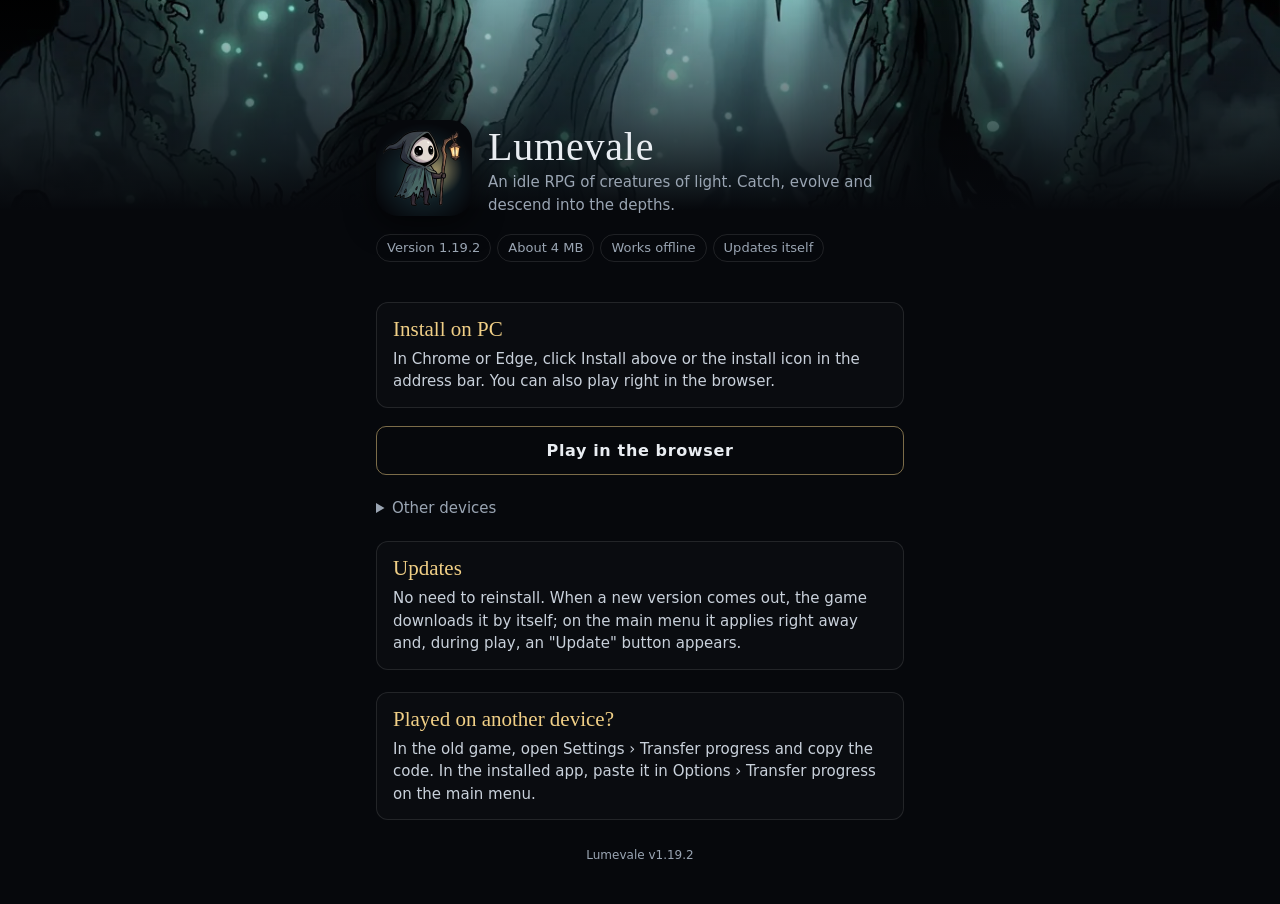
==== commit 5db21301: "Lumevale 1.19.2-2bfd2c768a Co-Authored-By: Claude Opus 5.5 <noreply@anthropic.com>" ====
--- a/index.html
+++ b/index.html
@@ -103,10 +103,10 @@
     <h2 data-t="saveT"></h2>
     <p data-t="save"></p>
   </section>
-  <footer>Lumevale v1.19.1</footer>
+  <footer>Lumevale v1.19.2</footer>
 </main>
 <script>
-  var T = {"pt":{"sub":"Um RPG idle de criaturas de luz. Capture, evolua e desça pelas profundezas.","versao":"Versão 1.19.1","tamanho":"Cerca de 4 MB","offline":"Funciona sem internet","sozinho":"Atualiza sozinho","instalar":"Instalar","instalado":"Instalado! Abra o Lumevale pela tela inicial do aparelho.","jogar":"Jogar no navegador","iosT":"Instalar no iPhone","iosTpad":"Instalar no iPad","ios1":"Abra este link no Safari","ios1s":"Se ele abriu dentro do WhatsApp, Instagram ou outro app, toque em \"Abrir no Safari\" ou no ícone da bússola {bussola}.","ios2":"Toque em Compartilhar {share}","ios2s":"Fica na barra de baixo do Safari. Se você não vê o ícone, toque antes em {mais} no canto de baixo, à direita.","ios2pad":"Toque em Compartilhar {share}","ios2spad":"Fica no alto da tela, à direita da barra de endereço.","ios3":"Toque em \"Adicionar à Tela de Início\" {add}","ios3s":"Role a lista para baixo se ela não aparecer logo.","ios4":"Toque em Adicionar","ios4s":"Se aparecer a opção \"Abrir como App Web\", deixe ligada.","ios5":"Abra o Lumevale pelo ícone novo {casa}","ios5s":"Pela Tela de Início ele abre em tela cheia, funciona sem internet e guarda o progresso. Jogando pelo Safari, o progresso fica separado e pode ser apagado se você passar semanas sem jogar.","outroT":"Abra no Safari para instalar","outro":"No iPhone, o Lumevale se instala pelo Safari. Copie o link e cole na barra de endereço do Safari.","copiar":"Copiar link","copiado":"Link copiado! Agora abra o Safari e cole.","andT":"Instalar no Android","and1":"Toque em Instalar, acima","and1s":"O botão aparece no Chrome depois de alguns segundos.","and2":"Sem botão? Use o menu {pontos} do Chrome","and2s":"Toque em \"Instalar app\" ou \"Adicionar à tela inicial\". Se o link abriu dentro do WhatsApp ou de outro app, toque antes em {pontos} › \"Abrir no Chrome\".","and3":"Abra o Lumevale pelo ícone novo {casa}","and3s":"Ele abre em tela cheia, funciona sem internet e gira junto com o celular.","pcT":"Instalar no PC","pc":"No Chrome ou no Edge, clique em Instalar acima ou no ícone de instalar na barra de endereço. Também dá para jogar direto no navegador.","outrosT":"Outros aparelhos","outroAnd":"Android (Chrome): botão Instalar ou menu ⋮ › Instalar app.","outroIos":"iPhone ou iPad (Safari): Compartilhar › Adicionar à Tela de Início › Adicionar.","outroPc":"PC (Chrome ou Edge): ícone de instalar na barra de endereço.","atuT":"Atualizações","atu":"Não precisa reinstalar. Quando sair uma versão nova, o jogo baixa sozinho; no menu ela entra na hora e, durante o jogo, aparece o botão \"Atualizar\".","saveT":"Já jogava em outro aparelho?","save":"No jogo antigo, abra Configurações › Levar o progresso e copie o código. No app instalado, cole em Opções › Levar o progresso, no menu inicial."},"en":{"sub":"An idle RPG of creatures of light. Catch, evolve and descend into the depths.","versao":"Version 1.19.1","tamanho":"About 4 MB","offline":"Works offline","sozinho":"Updates itself","instalar":"Install","instalado":"Installed! Open Lumevale from your home screen.","jogar":"Play in the browser","iosT":"Install on iPhone","iosTpad":"Install on iPad","ios1":"Open this link in Safari","ios1s":"If it opened inside WhatsApp, Instagram or another app, tap \"Open in Safari\" or the compass icon {bussola}.","ios2":"Tap Share {share}","ios2s":"It is on Safari’s bottom bar. If you don’t see it, first tap {mais} in the bottom-right corner.","ios2pad":"Tap Share {share}","ios2spad":"It is at the top of the screen, to the right of the address bar.","ios3":"Tap \"Add to Home Screen\" {add}","ios3s":"Scroll down the list if it doesn’t show up right away.","ios4":"Tap Add","ios4s":"If you see \"Open as Web App\", leave it on.","ios5":"Open Lumevale from the new icon {casa}","ios5s":"From the Home Screen it opens full screen, works offline and keeps your progress. Playing in Safari keeps a separate save that may be erased if you don’t play for weeks.","outroT":"Open in Safari to install","outro":"On iPhone, Lumevale installs through Safari. Copy the link and paste it into Safari’s address bar.","copiar":"Copy link","copiado":"Link copied! Now open Safari and paste it.","andT":"Install on Android","and1":"Tap Install, above","and1s":"The button shows up in Chrome after a few seconds.","and2":"No button? Use the Chrome menu {pontos}","and2s":"Tap \"Install app\" or \"Add to Home screen\". If the link opened inside WhatsApp or another app, first tap {pontos} › \"Open in Chrome\".","and3":"Open Lumevale from the new icon {casa}","and3s":"It opens full screen, works offline and turns with your phone.","pcT":"Install on PC","pc":"In Chrome or Edge, click Install above or the install icon in the address bar. You can also play right in the browser.","outrosT":"Other devices","outroAnd":"Android (Chrome): Install button or menu ⋮ › Install app.","outroIos":"iPhone or iPad (Safari): Share › Add to Home Screen › Add.","outroPc":"PC (Chrome or Edge): install icon in the address bar.","atuT":"Updates","atu":"No need to reinstall. When a new version comes out, the game downloads it by itself; on the main menu it applies right away and, during play, an \"Update\" button appears.","saveT":"Played on another device?","save":"In the old game, open Settings › Transfer progress and copy the code. In the installed app, paste it in Options › Transfer progress on the main menu."}};
+  var T = {"pt":{"sub":"Um RPG idle de criaturas de luz. Capture, evolua e desça pelas profundezas.","versao":"Versão 1.19.2","tamanho":"Cerca de 4 MB","offline":"Funciona sem internet","sozinho":"Atualiza sozinho","instalar":"Instalar","instalado":"Instalado! Abra o Lumevale pela tela inicial do aparelho.","jogar":"Jogar no navegador","iosT":"Instalar no iPhone","iosTpad":"Instalar no iPad","ios1":"Abra este link no Safari","ios1s":"Se ele abriu dentro do WhatsApp, Instagram ou outro app, toque em \"Abrir no Safari\" ou no ícone da bússola {bussola}.","ios2":"Toque em Compartilhar {share}","ios2s":"Fica na barra de baixo do Safari. Se você não vê o ícone, toque antes em {mais} no canto de baixo, à direita.","ios2pad":"Toque em Compartilhar {share}","ios2spad":"Fica no alto da tela, à direita da barra de endereço.","ios3":"Toque em \"Adicionar à Tela de Início\" {add}","ios3s":"Role a lista para baixo se ela não aparecer logo.","ios4":"Toque em Adicionar","ios4s":"Se aparecer a opção \"Abrir como App Web\", deixe ligada.","ios5":"Abra o Lumevale pelo ícone novo {casa}","ios5s":"Pela Tela de Início ele abre em tela cheia, funciona sem internet e guarda o progresso. Jogando pelo Safari, o progresso fica separado e pode ser apagado se você passar semanas sem jogar.","outroT":"Abra no Safari para instalar","outro":"No iPhone, o Lumevale se instala pelo Safari. Copie o link e cole na barra de endereço do Safari.","copiar":"Copiar link","copiado":"Link copiado! Agora abra o Safari e cole.","andT":"Instalar no Android","and1":"Toque em Instalar, acima","and1s":"O botão aparece no Chrome depois de alguns segundos.","and2":"Sem botão? Use o menu {pontos} do Chrome","and2s":"Toque em \"Instalar app\" ou \"Adicionar à tela inicial\". Se o link abriu dentro do WhatsApp ou de outro app, toque antes em {pontos} › \"Abrir no Chrome\".","and3":"Abra o Lumevale pelo ícone novo {casa}","and3s":"Ele abre em tela cheia, funciona sem internet e gira junto com o celular.","pcT":"Instalar no PC","pc":"No Chrome ou no Edge, clique em Instalar acima ou no ícone de instalar na barra de endereço. Também dá para jogar direto no navegador.","outrosT":"Outros aparelhos","outroAnd":"Android (Chrome): botão Instalar ou menu ⋮ › Instalar app.","outroIos":"iPhone ou iPad (Safari): Compartilhar › Adicionar à Tela de Início › Adicionar.","outroPc":"PC (Chrome ou Edge): ícone de instalar na barra de endereço.","atuT":"Atualizações","atu":"Não precisa reinstalar. Quando sair uma versão nova, o jogo baixa sozinho; no menu ela entra na hora e, durante o jogo, aparece o botão \"Atualizar\".","saveT":"Já jogava em outro aparelho?","save":"No jogo antigo, abra Configurações › Levar o progresso e copie o código. No app instalado, cole em Opções › Levar o progresso, no menu inicial."},"en":{"sub":"An idle RPG of creatures of light. Catch, evolve and descend into the depths.","versao":"Version 1.19.2","tamanho":"About 4 MB","offline":"Works offline","sozinho":"Updates itself","instalar":"Install","instalado":"Installed! Open Lumevale from your home screen.","jogar":"Play in the browser","iosT":"Install on iPhone","iosTpad":"Install on iPad","ios1":"Open this link in Safari","ios1s":"If it opened inside WhatsApp, Instagram or another app, tap \"Open in Safari\" or the compass icon {bussola}.","ios2":"Tap Share {share}","ios2s":"It is on Safari’s bottom bar. If you don’t see it, first tap {mais} in the bottom-right corner.","ios2pad":"Tap Share {share}","ios2spad":"It is at the top of the screen, to the right of the address bar.","ios3":"Tap \"Add to Home Screen\" {add}","ios3s":"Scroll down the list if it doesn’t show up right away.","ios4":"Tap Add","ios4s":"If you see \"Open as Web App\", leave it on.","ios5":"Open Lumevale from the new icon {casa}","ios5s":"From the Home Screen it opens full screen, works offline and keeps your progress. Playing in Safari keeps a separate save that may be erased if you don’t play for weeks.","outroT":"Open in Safari to install","outro":"On iPhone, Lumevale installs through Safari. Copy the link and paste it into Safari’s address bar.","copiar":"Copy link","copiado":"Link copied! Now open Safari and paste it.","andT":"Install on Android","and1":"Tap Install, above","and1s":"The button shows up in Chrome after a few seconds.","and2":"No button? Use the Chrome menu {pontos}","and2s":"Tap \"Install app\" or \"Add to Home screen\". If the link opened inside WhatsApp or another app, first tap {pontos} › \"Open in Chrome\".","and3":"Open Lumevale from the new icon {casa}","and3s":"It opens full screen, works offline and turns with your phone.","pcT":"Install on PC","pc":"In Chrome or Edge, click Install above or the install icon in the address bar. You can also play right in the browser.","outrosT":"Other devices","outroAnd":"Android (Chrome): Install button or menu ⋮ › Install app.","outroIos":"iPhone or iPad (Safari): Share › Add to Home Screen › Add.","outroPc":"PC (Chrome or Edge): install icon in the address bar.","atuT":"Updates","atu":"No need to reinstall. When a new version comes out, the game downloads it by itself; on the main menu it applies right away and, during play, an \"Update\" button appears.","saveT":"Played on another device?","save":"In the old game, open Settings › Transfer progress and copy the code. In the installed app, paste it in Options › Transfer progress on the main menu."}};
   var IC = {"share":"<svg class=\"ic\" viewBox=\"0 0 24 24\" aria-hidden=\"true\"><path d=\"M12 3.5v11M8 7.2l4-3.7 4 3.7\" fill=\"none\" stroke=\"currentColor\" stroke-width=\"1.8\" stroke-linecap=\"round\" stroke-linejoin=\"round\"/><path d=\"M8.5 10.5H6.2v9.8h11.6v-9.8h-2.3\" fill=\"none\" stroke=\"currentColor\" stroke-width=\"1.8\" stroke-linejoin=\"round\"/></svg>","mais":"<svg class=\"ic\" viewBox=\"0 0 24 24\" aria-hidden=\"true\"><circle cx=\"12\" cy=\"12\" r=\"9.2\" fill=\"none\" stroke=\"currentColor\" stroke-width=\"1.6\"/><circle cx=\"7.8\" cy=\"12\" r=\"1.3\" fill=\"currentColor\"/><circle cx=\"12\" cy=\"12\" r=\"1.3\" fill=\"currentColor\"/><circle cx=\"16.2\" cy=\"12\" r=\"1.3\" fill=\"currentColor\"/></svg>","add":"<svg class=\"ic\" viewBox=\"0 0 24 24\" aria-hidden=\"true\"><rect x=\"4\" y=\"4\" width=\"16\" height=\"16\" rx=\"4\" fill=\"none\" stroke=\"currentColor\" stroke-width=\"1.7\"/><path d=\"M12 8.5v7M8.5 12h7\" stroke=\"currentColor\" stroke-width=\"1.7\" stroke-linecap=\"round\"/></svg>","bussola":"<svg class=\"ic\" viewBox=\"0 0 24 24\" aria-hidden=\"true\"><circle cx=\"12\" cy=\"12\" r=\"9.2\" fill=\"none\" stroke=\"currentColor\" stroke-width=\"1.6\"/><path d=\"m15.5 8.5-2.2 4.8-4.8 2.2 2.2-4.8Z\" fill=\"currentColor\"/></svg>","pontos":"<svg class=\"ic\" viewBox=\"0 0 24 24\" aria-hidden=\"true\"><circle cx=\"12\" cy=\"6\" r=\"1.7\" fill=\"currentColor\"/><circle cx=\"12\" cy=\"12\" r=\"1.7\" fill=\"currentColor\"/><circle cx=\"12\" cy=\"18\" r=\"1.7\" fill=\"currentColor\"/></svg>","casa":"<svg class=\"ic\" viewBox=\"0 0 24 24\" aria-hidden=\"true\"><path d=\"M4 11 12 4l8 7v9h-5v-6H9v6H4Z\" fill=\"none\" stroke=\"currentColor\" stroke-width=\"1.7\" stroke-linejoin=\"round\"/></svg>"};
   var cfg = {}; try { cfg = JSON.parse(localStorage.getItem('lumevale.config') || '{}') || {}; } catch (e) {}
   var idioma = cfg.idioma || ((navigator.language || 'pt').toLowerCase().indexOf('pt') === 0 ? 'pt' : 'en');
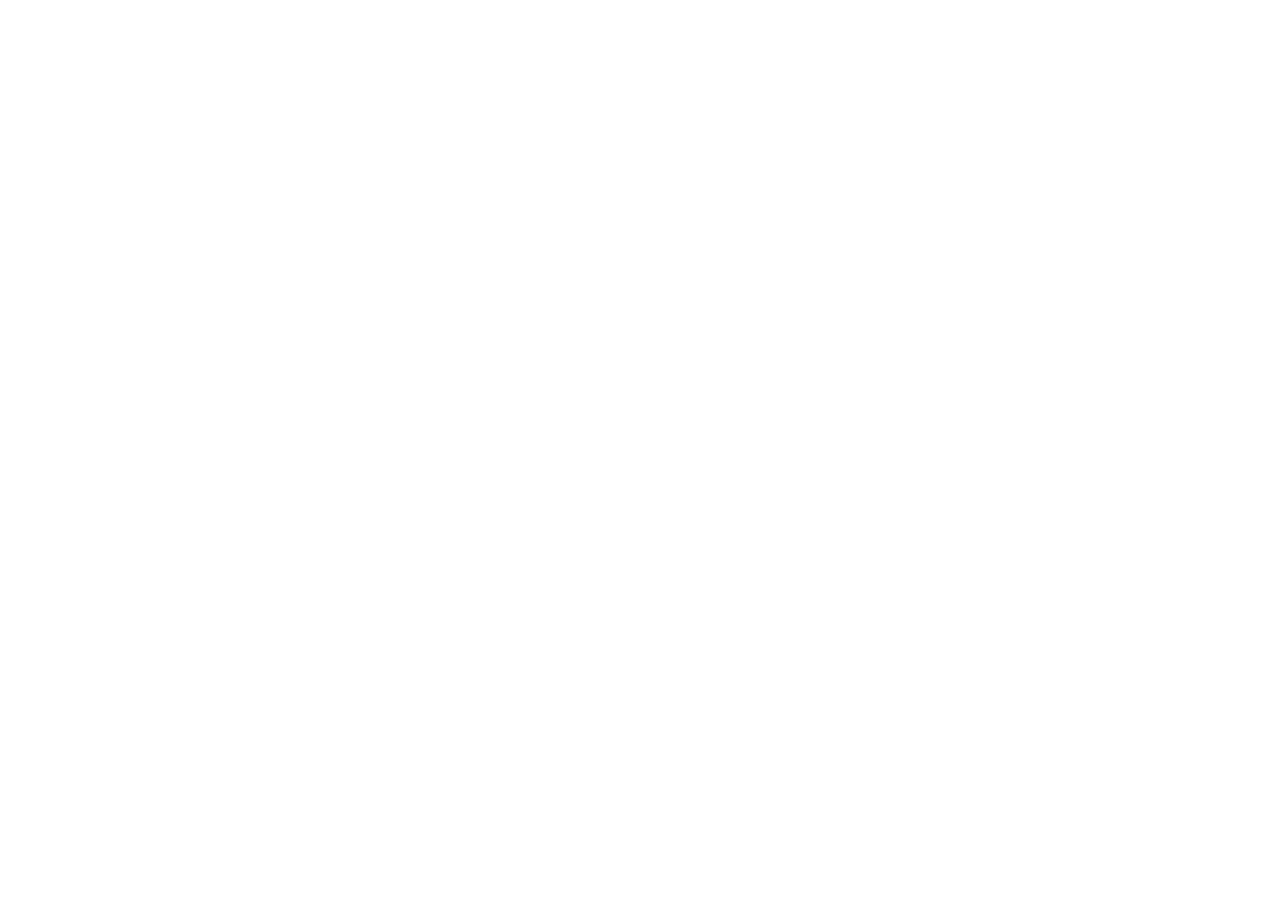
==== commit dfd19024: "Lumevale mudou para https://lumevale.com.br/ Este endereço só leva para o novo, junto com os saves d" ====
--- a/index.html
+++ b/index.html
@@ -4,149 +4,85 @@
 <meta charset="utf-8">
 <meta name="viewport" content="width=device-width,initial-scale=1,viewport-fit=cover">
 <meta name="theme-color" content="#06080c">
-<title>Lumevale</title>
-<meta name="description" content="RPG idle de criaturas de luz: capture, evolua e desça pelas profundezas.">
-<link rel="manifest" href="manifest.webmanifest">
-<link rel="icon" href="icones/icone-192.png">
-<link rel="apple-touch-icon" href="icones/apple-180.png">
-<meta name="apple-mobile-web-app-title" content="Lumevale">
-<meta name="apple-mobile-web-app-capable" content="yes">
-<meta name="mobile-web-app-capable" content="yes">
-<link rel="stylesheet" href="jogo/fontes/fontes.css">
+<meta name="robots" content="noindex">
+<link rel="canonical" href="https://lumevale.com.br/">
+<title>Lumevale · lumevale.com.br</title>
 <style>
-  :root { color-scheme: dark; --ouro: #f0cf86; --texto: #e9edf2; --apagado: #9aa5b3; --linha: rgba(255, 255, 255, 0.1);
-    --disp: "IM Fell English SC", Georgia, serif; --corpo: "Alegreya Sans", "Segoe UI", system-ui, sans-serif; }
-  * { box-sizing: border-box; }
-  html, body { margin: 0; background: #06080c; color: var(--texto); font: 16px/1.5 var(--corpo); }
-  [hidden] { display: none !important; }
-  .capa { position: relative; height: 210px; background: url("jogo/img/fundos/raizes.webp") center 40% / cover; }
-  .capa::after { content: ""; position: absolute; inset: 0; background: linear-gradient(rgba(6, 8, 12, 0.1), #06080c); }
-  main { position: relative; max-width: 560px; margin: -90px auto 0; padding: 0 16px calc(40px + env(safe-area-inset-bottom, 0px)); }
-  .topo { display: flex; gap: 16px; align-items: flex-end; }
-  .topo img { width: 96px; height: 96px; border-radius: 22px; box-shadow: 0 8px 30px rgba(0, 0, 0, 0.6); flex: none; }
-  h1 { margin: 0; font: 40px/1 var(--disp); letter-spacing: 0.02em; }
-  .sub { margin: 4px 0 0; color: var(--apagado); font-size: 15px; }
-  .fatos { display: flex; flex-wrap: wrap; gap: 6px; margin: 18px 0; padding: 0; list-style: none; font-size: 13px; color: var(--apagado); }
-  .fatos li { border: 1px solid var(--linha); border-radius: 999px; padding: 3px 10px; }
-  .acoes { display: grid; gap: 10px; }
-  .btn { display: block; width: 100%; padding: 14px 18px; border-radius: 10px; border: 1px solid rgba(240, 207, 134, 0.5); background: transparent;
-    color: var(--texto); font: 700 16px var(--corpo); letter-spacing: 0.04em; text-align: center; text-decoration: none; cursor: pointer; }
-  .btn.pri { background: linear-gradient(#f5d995, #d7ad5c); color: #1a1206; border-color: transparent; }
-  .caixa { margin-top: 22px; padding: 14px 16px; border: 1px solid var(--linha); border-radius: 12px; background: rgba(255, 255, 255, 0.02); }
-  .caixa.destaque { border-color: rgba(240, 207, 134, 0.55); background: rgba(240, 207, 134, 0.05); }
-  .caixa h2 { margin: 0 0 6px; font: 21px var(--disp); color: var(--ouro); }
-  .caixa p { margin: 6px 0 0; color: #c9d1db; font-size: 15px; }
-  .passos { list-style: none; margin: 10px 0 0; padding: 0; display: grid; gap: 14px; }
-  .passos li { display: grid; grid-template-columns: 30px minmax(0, 1fr); gap: 12px; align-items: start; }
-  .passos .n { width: 30px; height: 30px; border-radius: 50%; display: grid; place-items: center; background: var(--ouro); color: #1a1206; font: 800 15px var(--corpo); }
-  .passos b { display: block; font-size: 17px; line-height: 1.3; }
-  .passos small { display: block; margin-top: 3px; color: var(--apagado); font-size: 14px; line-height: 1.4; }
-  .ic { width: 1.25em; height: 1.25em; vertical-align: -0.28em; margin: 0 1px; color: #6fb6ff; }
-  .passos b .ic { color: #8cc6ff; }
-  .copia { margin-top: 12px; }
-  .ok { color: #9be3a8; margin: 8px 0 0; }
-  details { margin-top: 22px; color: #c9d1db; font-size: 15px; }
-  summary { cursor: pointer; color: var(--apagado); }
-  details p { margin: 6px 0 0; }
-  footer { margin-top: 26px; color: var(--apagado); font-size: 12px; text-align: center; }
+  :root { color-scheme: dark; }
+  html, body { margin: 0; min-height: 100%; background: #06080c; color: #f3ead6; }
+  body { display: grid; place-items: center; min-height: 100vh; padding: 24px; box-sizing: border-box;
+         font: 16px/1.5 system-ui, -apple-system, "Segoe UI", sans-serif; text-align: center;
+         background: radial-gradient(ellipse at 50% 40%, #1d3530 0%, #06080c 70%); }
+  main { max-width: 420px; }
+  h1 { margin: 0 0 12px; font-size: 34px; letter-spacing: .02em; color: #ffd58a; }
+  p { margin: 0 0 18px; }
+  .small { font-size: 14px; color: #c9bfa8; }
+  a { display: inline-block; padding: 12px 22px; border-radius: 12px; background: #d0902c; color: #1a1006;
+      font-weight: 700; text-decoration: none; }
 </style>
 </head>
 <body>
-<div class="capa" role="img" aria-label="Raízes Murmurantes"></div>
 <main>
-  <div class="topo"><img src="icones/icone-192.png" alt=""><div><h1>Lumevale</h1><p class="sub" data-t="sub"></p></div></div>
-  <ul class="fatos"><li data-t="versao"></li><li data-t="tamanho"></li><li data-t="offline"></li><li data-t="sozinho"></li></ul>
-  <div class="acoes">
-    <button class="btn pri" id="instalar" hidden data-t="instalar"></button>
-    <p class="ok" id="instalado" hidden data-t="instalado"></p>
-  </div>
-
-  <section class="caixa destaque" data-so="ios" hidden>
-    <h2 id="iosTitulo" data-t="iosT"></h2>
-    <ol class="passos">
-      <li><span class="n">1</span><div><b data-t="ios1"></b><small data-t="ios1s"></small></div></li>
-      <li><span class="n">2</span><div><b id="ios2" data-t="ios2"></b><small id="ios2s" data-t="ios2s"></small></div></li>
-      <li><span class="n">3</span><div><b data-t="ios3"></b><small data-t="ios3s"></small></div></li>
-      <li><span class="n">4</span><div><b data-t="ios4"></b><small data-t="ios4s"></small></div></li>
-      <li><span class="n">5</span><div><b data-t="ios5"></b><small data-t="ios5s"></small></div></li>
-    </ol>
-  </section>
-
-  <section class="caixa destaque" data-so="ios-outro" hidden>
-    <h2 data-t="outroT"></h2>
-    <p data-t="outro"></p>
-    <button class="btn pri copia" id="copiar" data-t="copiar"></button>
-    <p class="ok" id="copiado" hidden data-t="copiado"></p>
-  </section>
-
-  <section class="caixa destaque" data-so="android" hidden>
-    <h2 data-t="andT"></h2>
-    <ol class="passos"><li><span class="n">1</span><div><b data-t="and1"></b><small data-t="and1s"></small></div></li><li><span class="n">2</span><div><b data-t="and2"></b><small data-t="and2s"></small></div></li><li><span class="n">3</span><div><b data-t="and3"></b><small data-t="and3s"></small></div></li></ol>
-  </section>
-
-  <section class="caixa" data-so="pc" hidden>
-    <h2 data-t="pcT"></h2>
-    <p data-t="pc"></p>
-  </section>
-
-  <div class="acoes" style="margin-top:18px"><a class="btn" id="jogar" href="jogo/" data-t="jogar"></a></div>
-
-  <details>
-    <summary data-t="outrosT"></summary>
-    <p data-t="outroAnd"></p><p data-t="outroIos"></p><p data-t="outroPc"></p>
-  </details>
-  <section class="caixa">
-    <h2 data-t="atuT"></h2>
-    <p data-t="atu"></p>
-  </section>
-  <section class="caixa">
-    <h2 data-t="saveT"></h2>
-    <p data-t="save"></p>
-  </section>
-  <footer>Lumevale v1.19.2</footer>
+  <h1>Lumevale</h1>
+  <p id="msg">O Lumevale agora mora em lumevale.com.br.</p>
+  <p><a id="ir" href="https://lumevale.com.br/">Ir para lumevale.com.br</a></p>
+  <p id="app" class="small"></p>
 </main>
-<script>
-  var T = {"pt":{"sub":"Um RPG idle de criaturas de luz. Capture, evolua e desça pelas profundezas.","versao":"Versão 1.19.2","tamanho":"Cerca de 4 MB","offline":"Funciona sem internet","sozinho":"Atualiza sozinho","instalar":"Instalar","instalado":"Instalado! Abra o Lumevale pela tela inicial do aparelho.","jogar":"Jogar no navegador","iosT":"Instalar no iPhone","iosTpad":"Instalar no iPad","ios1":"Abra este link no Safari","ios1s":"Se ele abriu dentro do WhatsApp, Instagram ou outro app, toque em \"Abrir no Safari\" ou no ícone da bússola {bussola}.","ios2":"Toque em Compartilhar {share}","ios2s":"Fica na barra de baixo do Safari. Se você não vê o ícone, toque antes em {mais} no canto de baixo, à direita.","ios2pad":"Toque em Compartilhar {share}","ios2spad":"Fica no alto da tela, à direita da barra de endereço.","ios3":"Toque em \"Adicionar à Tela de Início\" {add}","ios3s":"Role a lista para baixo se ela não aparecer logo.","ios4":"Toque em Adicionar","ios4s":"Se aparecer a opção \"Abrir como App Web\", deixe ligada.","ios5":"Abra o Lumevale pelo ícone novo {casa}","ios5s":"Pela Tela de Início ele abre em tela cheia, funciona sem internet e guarda o progresso. Jogando pelo Safari, o progresso fica separado e pode ser apagado se você passar semanas sem jogar.","outroT":"Abra no Safari para instalar","outro":"No iPhone, o Lumevale se instala pelo Safari. Copie o link e cole na barra de endereço do Safari.","copiar":"Copiar link","copiado":"Link copiado! Agora abra o Safari e cole.","andT":"Instalar no Android","and1":"Toque em Instalar, acima","and1s":"O botão aparece no Chrome depois de alguns segundos.","and2":"Sem botão? Use o menu {pontos} do Chrome","and2s":"Toque em \"Instalar app\" ou \"Adicionar à tela inicial\". Se o link abriu dentro do WhatsApp ou de outro app, toque antes em {pontos} › \"Abrir no Chrome\".","and3":"Abra o Lumevale pelo ícone novo {casa}","and3s":"Ele abre em tela cheia, funciona sem internet e gira junto com o celular.","pcT":"Instalar no PC","pc":"No Chrome ou no Edge, clique em Instalar acima ou no ícone de instalar na barra de endereço. Também dá para jogar direto no navegador.","outrosT":"Outros aparelhos","outroAnd":"Android (Chrome): botão Instalar ou menu ⋮ › Instalar app.","outroIos":"iPhone ou iPad (Safari): Compartilhar › Adicionar à Tela de Início › Adicionar.","outroPc":"PC (Chrome ou Edge): ícone de instalar na barra de endereço.","atuT":"Atualizações","atu":"Não precisa reinstalar. Quando sair uma versão nova, o jogo baixa sozinho; no menu ela entra na hora e, durante o jogo, aparece o botão \"Atualizar\".","saveT":"Já jogava em outro aparelho?","save":"No jogo antigo, abra Configurações › Levar o progresso e copie o código. No app instalado, cole em Opções › Levar o progresso, no menu inicial."},"en":{"sub":"An idle RPG of creatures of light. Catch, evolve and descend into the depths.","versao":"Version 1.19.2","tamanho":"About 4 MB","offline":"Works offline","sozinho":"Updates itself","instalar":"Install","instalado":"Installed! Open Lumevale from your home screen.","jogar":"Play in the browser","iosT":"Install on iPhone","iosTpad":"Install on iPad","ios1":"Open this link in Safari","ios1s":"If it opened inside WhatsApp, Instagram or another app, tap \"Open in Safari\" or the compass icon {bussola}.","ios2":"Tap Share {share}","ios2s":"It is on Safari’s bottom bar. If you don’t see it, first tap {mais} in the bottom-right corner.","ios2pad":"Tap Share {share}","ios2spad":"It is at the top of the screen, to the right of the address bar.","ios3":"Tap \"Add to Home Screen\" {add}","ios3s":"Scroll down the list if it doesn’t show up right away.","ios4":"Tap Add","ios4s":"If you see \"Open as Web App\", leave it on.","ios5":"Open Lumevale from the new icon {casa}","ios5s":"From the Home Screen it opens full screen, works offline and keeps your progress. Playing in Safari keeps a separate save that may be erased if you don’t play for weeks.","outroT":"Open in Safari to install","outro":"On iPhone, Lumevale installs through Safari. Copy the link and paste it into Safari’s address bar.","copiar":"Copy link","copiado":"Link copied! Now open Safari and paste it.","andT":"Install on Android","and1":"Tap Install, above","and1s":"The button shows up in Chrome after a few seconds.","and2":"No button? Use the Chrome menu {pontos}","and2s":"Tap \"Install app\" or \"Add to Home screen\". If the link opened inside WhatsApp or another app, first tap {pontos} › \"Open in Chrome\".","and3":"Open Lumevale from the new icon {casa}","and3s":"It opens full screen, works offline and turns with your phone.","pcT":"Install on PC","pc":"In Chrome or Edge, click Install above or the install icon in the address bar. You can also play right in the browser.","outrosT":"Other devices","outroAnd":"Android (Chrome): Install button or menu ⋮ › Install app.","outroIos":"iPhone or iPad (Safari): Share › Add to Home Screen › Add.","outroPc":"PC (Chrome or Edge): install icon in the address bar.","atuT":"Updates","atu":"No need to reinstall. When a new version comes out, the game downloads it by itself; on the main menu it applies right away and, during play, an \"Update\" button appears.","saveT":"Played on another device?","save":"In the old game, open Settings › Transfer progress and copy the code. In the installed app, paste it in Options › Transfer progress on the main menu."}};
-  var IC = {"share":"<svg class=\"ic\" viewBox=\"0 0 24 24\" aria-hidden=\"true\"><path d=\"M12 3.5v11M8 7.2l4-3.7 4 3.7\" fill=\"none\" stroke=\"currentColor\" stroke-width=\"1.8\" stroke-linecap=\"round\" stroke-linejoin=\"round\"/><path d=\"M8.5 10.5H6.2v9.8h11.6v-9.8h-2.3\" fill=\"none\" stroke=\"currentColor\" stroke-width=\"1.8\" stroke-linejoin=\"round\"/></svg>","mais":"<svg class=\"ic\" viewBox=\"0 0 24 24\" aria-hidden=\"true\"><circle cx=\"12\" cy=\"12\" r=\"9.2\" fill=\"none\" stroke=\"currentColor\" stroke-width=\"1.6\"/><circle cx=\"7.8\" cy=\"12\" r=\"1.3\" fill=\"currentColor\"/><circle cx=\"12\" cy=\"12\" r=\"1.3\" fill=\"currentColor\"/><circle cx=\"16.2\" cy=\"12\" r=\"1.3\" fill=\"currentColor\"/></svg>","add":"<svg class=\"ic\" viewBox=\"0 0 24 24\" aria-hidden=\"true\"><rect x=\"4\" y=\"4\" width=\"16\" height=\"16\" rx=\"4\" fill=\"none\" stroke=\"currentColor\" stroke-width=\"1.7\"/><path d=\"M12 8.5v7M8.5 12h7\" stroke=\"currentColor\" stroke-width=\"1.7\" stroke-linecap=\"round\"/></svg>","bussola":"<svg class=\"ic\" viewBox=\"0 0 24 24\" aria-hidden=\"true\"><circle cx=\"12\" cy=\"12\" r=\"9.2\" fill=\"none\" stroke=\"currentColor\" stroke-width=\"1.6\"/><path d=\"m15.5 8.5-2.2 4.8-4.8 2.2 2.2-4.8Z\" fill=\"currentColor\"/></svg>","pontos":"<svg class=\"ic\" viewBox=\"0 0 24 24\" aria-hidden=\"true\"><circle cx=\"12\" cy=\"6\" r=\"1.7\" fill=\"currentColor\"/><circle cx=\"12\" cy=\"12\" r=\"1.7\" fill=\"currentColor\"/><circle cx=\"12\" cy=\"18\" r=\"1.7\" fill=\"currentColor\"/></svg>","casa":"<svg class=\"ic\" viewBox=\"0 0 24 24\" aria-hidden=\"true\"><path d=\"M4 11 12 4l8 7v9h-5v-6H9v6H4Z\" fill=\"none\" stroke=\"currentColor\" stroke-width=\"1.7\" stroke-linejoin=\"round\"/></svg>"};
-  var cfg = {}; try { cfg = JSON.parse(localStorage.getItem('lumevale.config') || '{}') || {}; } catch (e) {}
-  var idioma = cfg.idioma || ((navigator.language || 'pt').toLowerCase().indexOf('pt') === 0 ? 'pt' : 'en');
-  var t = T[idioma] || T.pt;
-  document.documentElement.lang = idioma === 'en' ? 'en' : 'pt-BR';
-
-  // qual aparelho/navegador (dá para forçar com ?so=ios, ?so=ios-outro, ?so=android, ?so=pc)
-  var ua = navigator.userAgent || '';
-  var ipad = /iPad/.test(ua) || (/Macintosh/.test(ua) && navigator.maxTouchPoints > 1);
-  var ios = ipad || /iPhone|iPod/.test(ua);
-  var foraDoSafari = /CriOS|FxiOS|EdgiOS|OPiOS|GSA\/|FBAN|FBAV|FB_IAB|Instagram|Line\/|Twitter|Snapchat|TikTok|musical_ly|LinkedInApp|Pinterest/.test(ua);
-  var forcado = (location.search.match(/[?&]so=([a-z-]+)/) || [])[1];
-  var so = forcado || (ios ? (foraDoSafari ? 'ios-outro' : 'ios') : /Android/.test(ua) ? 'android' : 'pc');
-  if (/ipad/.test(location.search)) ipad = true;
-  if (ipad) { t.iosT = t.iosTpad; t.ios2 = t.ios2pad; t.ios2s = t.ios2spad; }
-
-  var comIcones = function (s) { return String(s).replace(/[&<>]/g, function (c) { return { '&': '&amp;', '<': '&lt;', '>': '&gt;' }[c]; }).replace(/\{(\w+)\}/g, function (m, k) { return IC[k] || ''; }); };
-  document.querySelectorAll('[data-t]').forEach(function (el) { el.innerHTML = comIcones(t[el.dataset.t]); });
-  document.querySelectorAll('[data-so]').forEach(function (el) { el.hidden = el.dataset.so !== so; });
-
-  var botao = document.getElementById('instalar'), pedido = null;
-  var jaInstalado = window.matchMedia('(display-mode: standalone)').matches || window.matchMedia('(display-mode: fullscreen)').matches || navigator.standalone;
-  if (jaInstalado) location.replace('jogo/');
-  window.addEventListener('beforeinstallprompt', function (e) { e.preventDefault(); pedido = e; botao.hidden = false; });
-  botao.addEventListener('click', function () {
-    if (!pedido) return;
-    pedido.prompt();
-    pedido.userChoice.then(function () { pedido = null; botao.hidden = true; });
+<script>(function encaminhar(NOVO) {
+  var ls = null;
+  try { ls = window.localStorage; } catch (e) { /* sem armazenamento */ }
+  var cfg = {};
+  try { cfg = JSON.parse(ls.getItem('lumevale.config') || '{}') || {}; } catch (e) { /* ok */ }
+  var en = (cfg.idioma || ((navigator.language || 'pt').toLowerCase().indexOf('pt') === 0 ? 'pt' : 'en')) === 'en';
+  var app = matchMedia('(display-mode: standalone)').matches || matchMedia('(display-mode: fullscreen)').matches || navigator.standalone === true;
+  var jogo = !app && /\/jogo(\/|$)/.test(location.pathname);   // app instalado vai para a página de instalação
+  var dados = {}, tem = false, jaFoi = false;
+  try {
+    jaFoi = !!ls.getItem('lumevale.migrado');
+    for (var i = 0; i < ls.length; i++) {
+      var k = ls.key(i);
+      if (!/^lumevale\./.test(k) || k === 'lumevale.retomar' || k === 'lumevale.migrado') continue;
+      dados[k] = ls.getItem(k);
+      if (/^lumevale\.(slot\.\d+|save\.v1)$/.test(k)) tem = true;
+    }
+  } catch (e) { /* sem armazenamento */ }
+  var levar = tem && !jaFoi;   // os saves vão uma vez só (depois, quem joga no endereço novo não recebe saves velhos de novo)
+  var T = en
+    ? { mudou: 'Lumevale has moved to lumevale.com.br. Taking you there…', levando: 'Lumevale has moved to lumevale.com.br. Taking you there with your saves…',
+        app: 'You are using the installed app: install it again from the new address. Then you can delete this old app.', ir: 'Go to lumevale.com.br' }
+    : { mudou: 'O Lumevale agora mora em lumevale.com.br. Levando você para lá…', levando: 'O Lumevale agora mora em lumevale.com.br. Levando você para lá com os seus saves…',
+        app: 'Você está no app instalado: instale de novo pelo endereço novo. Depois, pode apagar este app antigo.', ir: 'Ir para lumevale.com.br' };
+  document.documentElement.lang = en ? 'en' : 'pt-BR';
+  document.getElementById('msg').textContent = levar ? T.levando : T.mudou;
+  if (app) document.getElementById('app').textContent = T.app;
+  var link = document.getElementById('ir'), simples = NOVO + (jogo ? 'jogo/' : '');
+  link.textContent = T.ir;
+  link.href = simples;
+  function b64url(bytes) {
+    var t = '';
+    for (var i = 0; i < bytes.length; i += 0x8000) t += String.fromCharCode.apply(null, bytes.subarray(i, i + 0x8000));
+    return btoa(t).replace(/\+/g, '-').replace(/\//g, '_').replace(/=+$/, '');
+  }
+  function montar() {
+    if (!levar) return Promise.resolve(simples);
+    var json = JSON.stringify(dados), cauda = jogo ? '&ir=jogo' : '';
+    var semZip = function () { return NOVO + '#migrar=0.' + b64url(new TextEncoder().encode(json)) + cauda; };
+    if (!window.CompressionStream || !window.DecompressionStream) return Promise.resolve(semZip());
+    return new Response(new Blob([json]).stream().pipeThrough(new CompressionStream('gzip'))).arrayBuffer()
+      .then(function (buf) { return NOVO + '#migrar=1.' + b64url(new Uint8Array(buf)) + cauda; }, semZip);
+  }
+  montar().then(function (url) {
+    var foi = false;
+    var ir = function () {
+      if (foi) return;
+      foi = true;
+      if (levar) { try { ls.setItem('lumevale.migrado', String(Date.now())); } catch (e) { /* ok */ } }
+      location.replace(url);
+    };
+    link.href = url;
+    link.addEventListener('click', function (e) { e.preventDefault(); ir(); });
+    setTimeout(ir, levar || app ? 2500 : 300);
   });
-  window.addEventListener('appinstalled', function () { botao.hidden = true; document.getElementById('instalado').hidden = false; });
-
-  // iPhone fora do Safari: copiar o link para colar no Safari
-  document.getElementById('copiar').addEventListener('click', function () {
-    var link = location.href.split('?')[0], feito = function () { document.getElementById('copiado').hidden = false; };
-    if (navigator.clipboard && window.isSecureContext) navigator.clipboard.writeText(link).then(feito, function () { prompt('', link); });
-    else prompt('', link);
-  });
-
-  // guarda o jogo no aparelho já nesta visita (o app instalado abre sem internet)
-  if ('serviceWorker' in navigator) navigator.serviceWorker.register('sw.js', { scope: './' }).catch(function () {});
-</script>
+})("https://lumevale.com.br/")</script>
 </body>
 </html>
